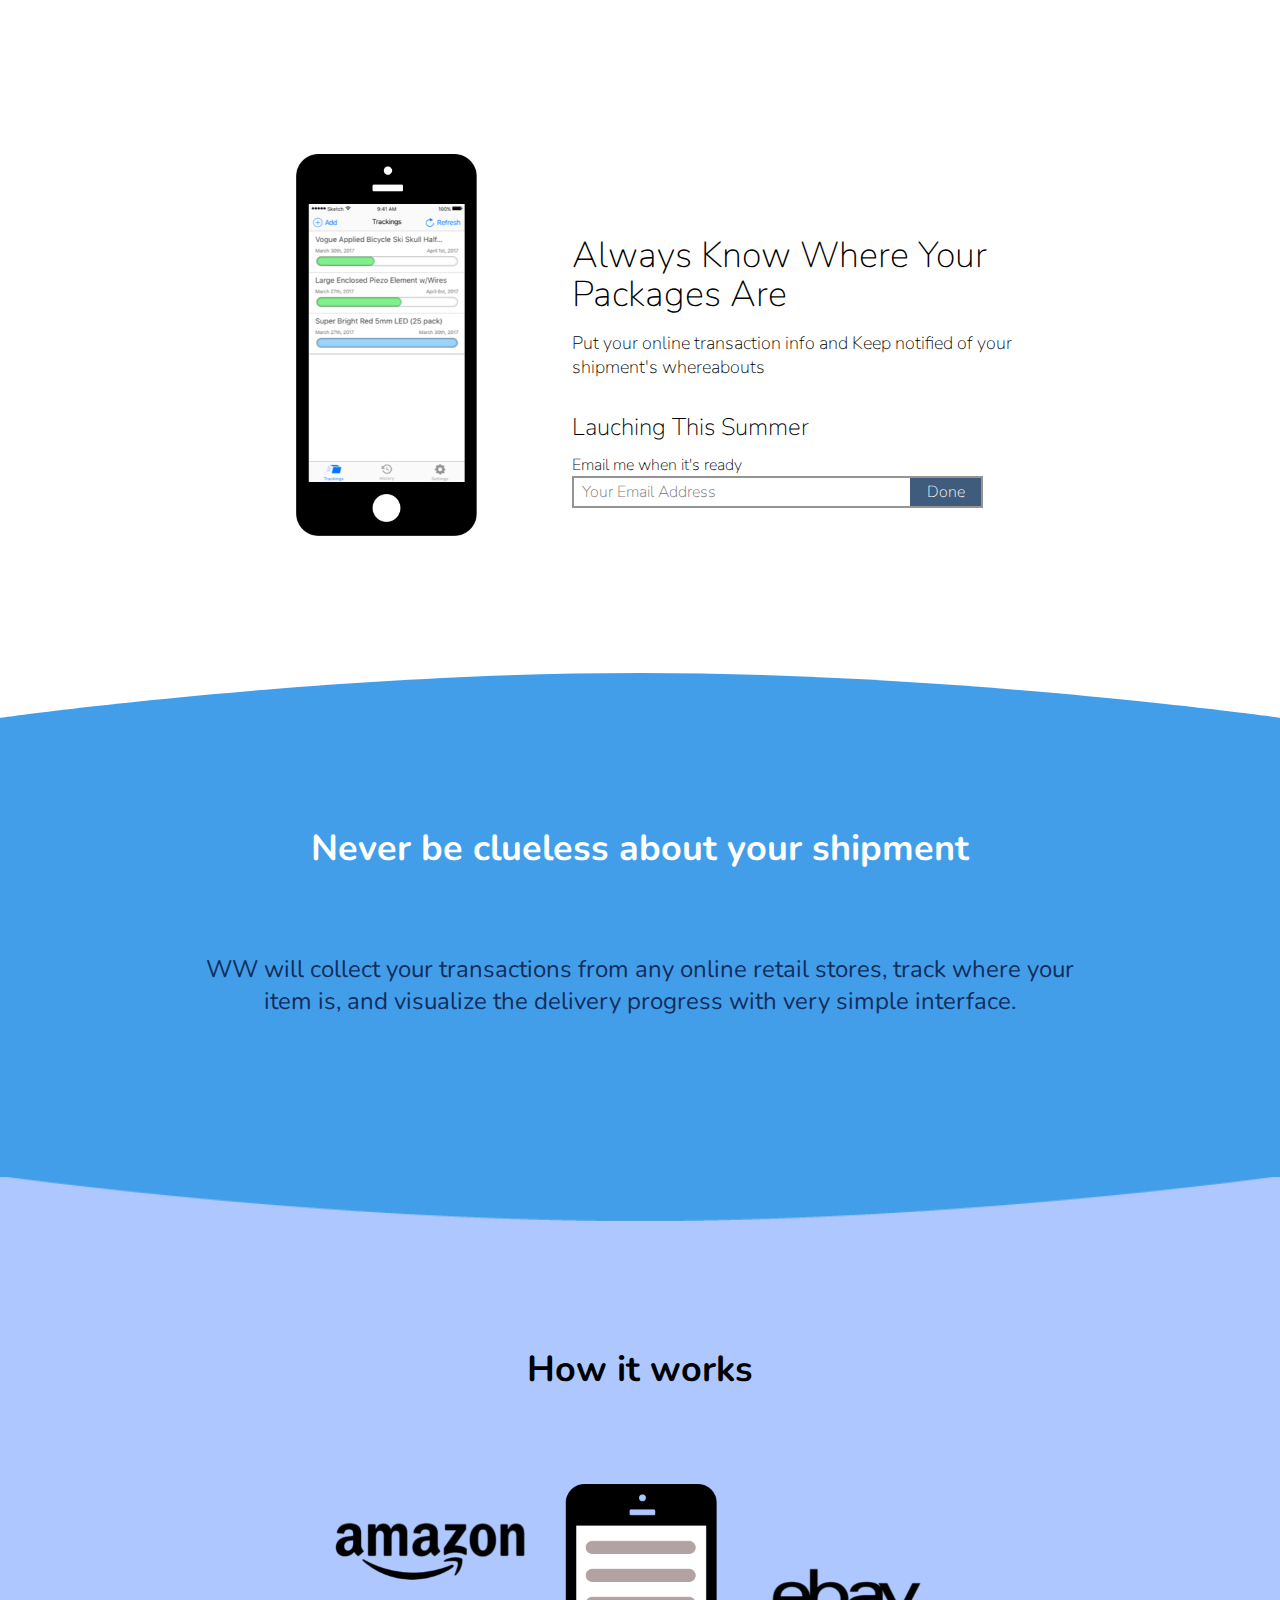
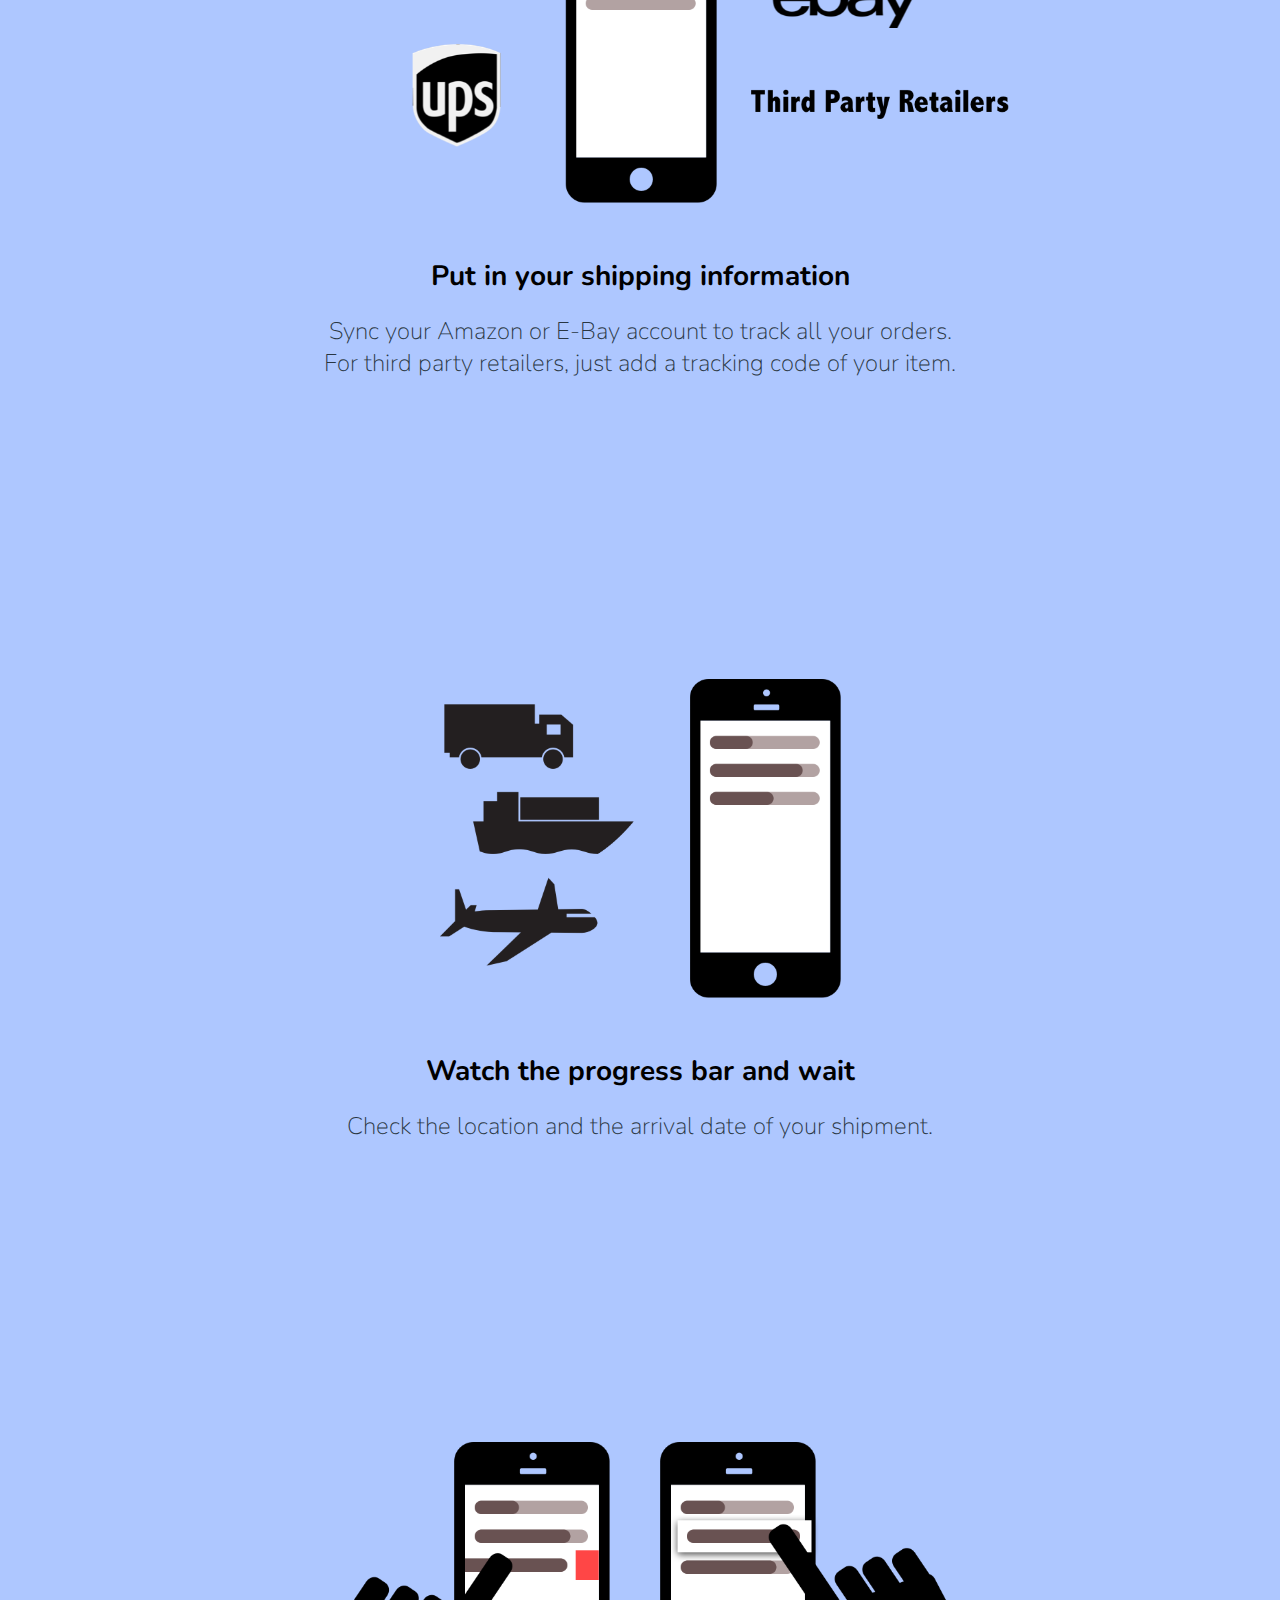
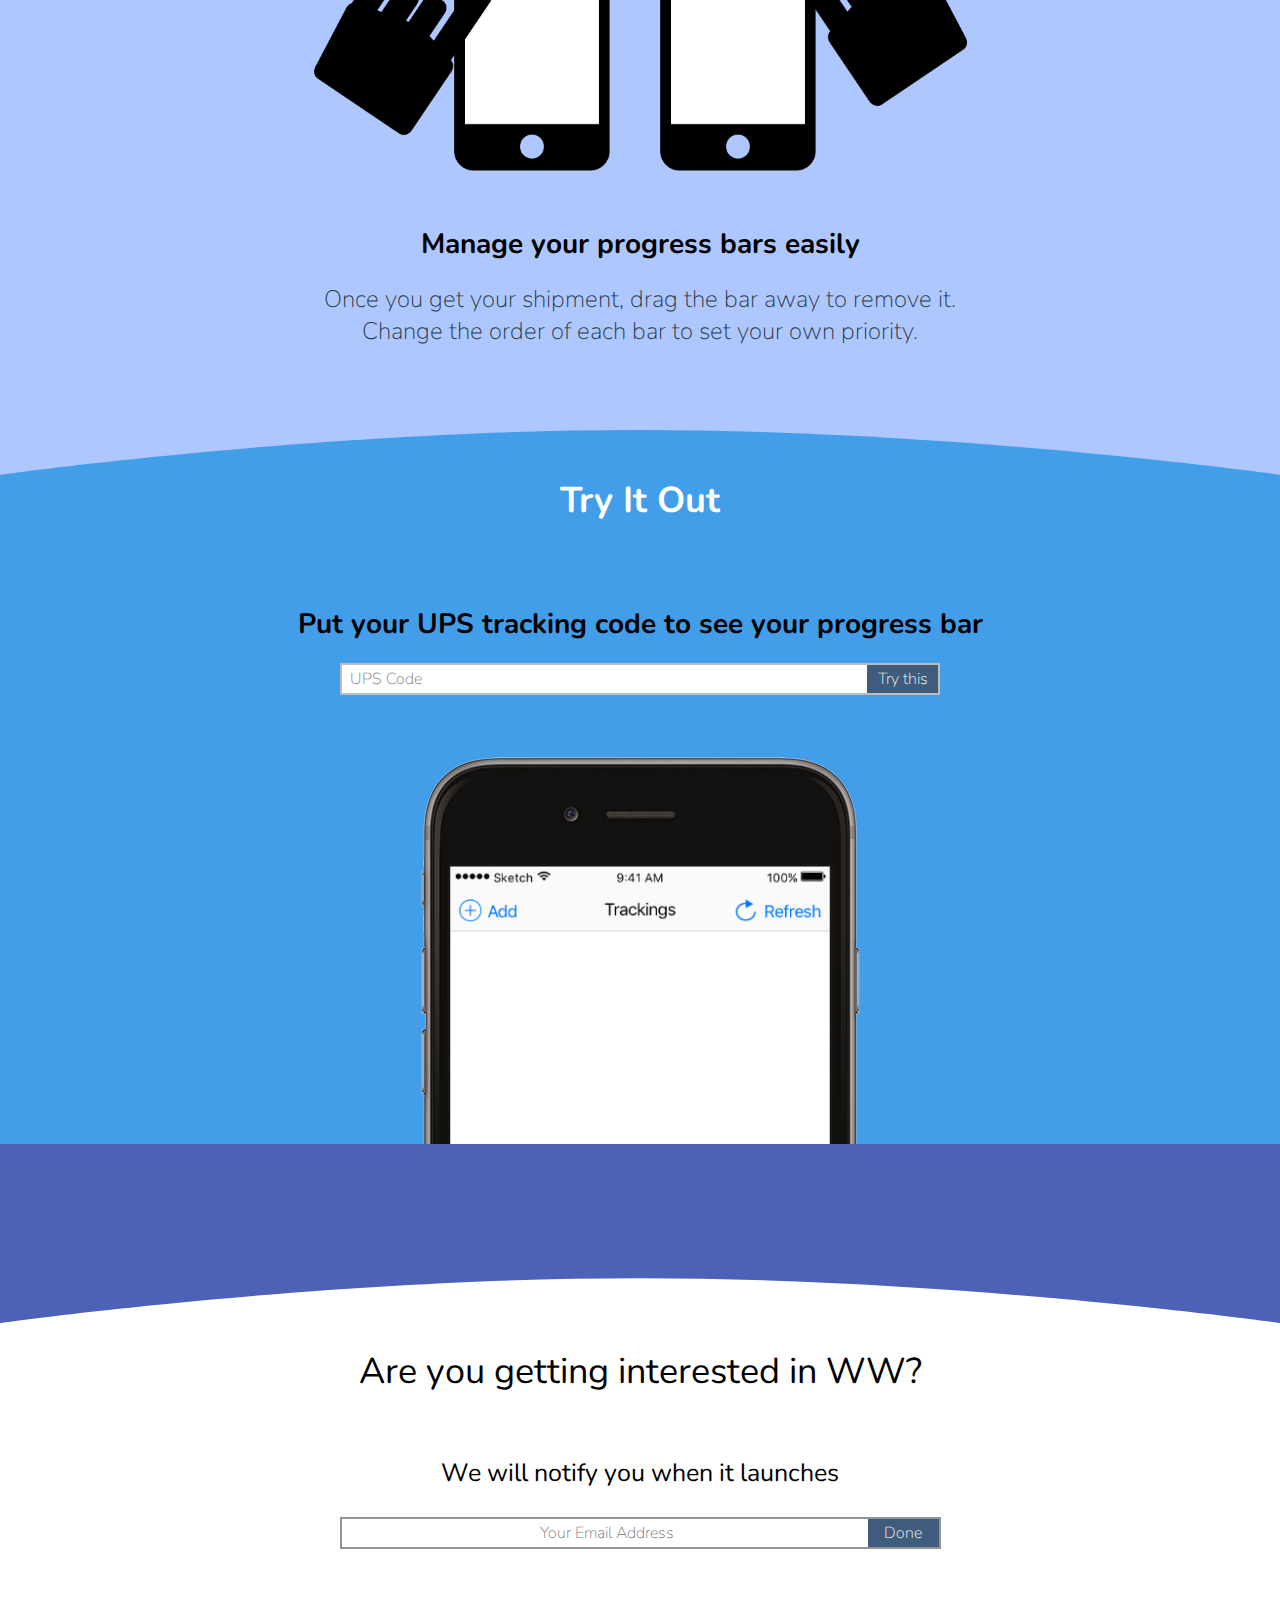
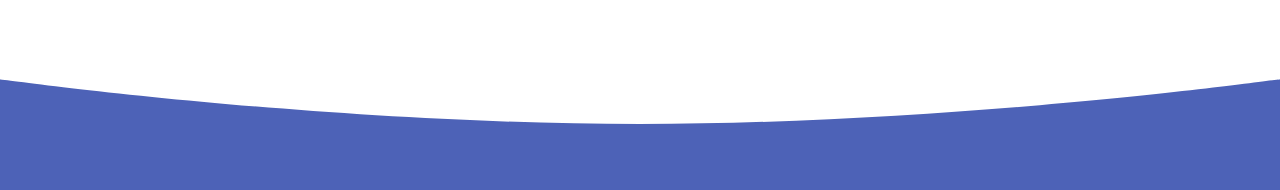
==== product-page/index.html @ 96035e78 "Style Added" ====
<!DOCTYPE html>
<html>
    <head>
        <title>Introducing WW</title>
        <link href="https://fonts.googleapis.com/css?family=Nunito:300,400,400i,700,700i" rel="stylesheet">
        <link rel="stylesheet" type="text/css" href="css/main.css">
    </head>
    <body>
        <header>
            <div id="hero-content">
                <img src="image/iphone-hero.png" alt="Hero Image" />
            
                <div id="copy">
                    <h1>Always Know Where Your Packages Are</h1>
                    <h3>Put your online transaction info and Keep notified of your shipment's whereabouts</h3>
                    <h2>Lauching This Summer</h2>
                    <h4>Email me when it's ready</h4>
                    <form>
                        <input type="email" placeholder="Your Email Address">
                        <!--<button>Done</button>-->
                        <input type="submit" value="Done">
                    </form>
                </div>
            </div>
        </header>
        
        <main>
            <img class="arc-border" src="image/arc-border.svg" />
            <section id="synopsis">
                <h2>Never be clueless about your shipment </h2>
                <p>WW will collect your transactions from any online retail stores, track where your item is, and visualize the delivery progress with very simple interface.</p>
            </section>
            <img class="arc-border flip" src="image/arc-border.png" />
            
            <section id="how-it-works">
                <h2>How it works</h2>
                    
                <div>
                    <img src="image/put-in.png" alt="Put your shipping infos" />
                    <h3>Put in your shipping information</h3>
                    <p>
                        Sync your Amazon or E-Bay account to track all your orders.</br>
                        For third party retailers, just add a tracking code of your item.
                    </p>
                </div>
                
                <div>
                    <img src="image/sit-and-wait.png" alt="Just sit and watch your phones" />
                    <h3>Watch the progress bar and wait</h3>
                    <p>
                        Check the location and the arrival date of your shipment.</br>
                        <!--<strike>For third party retailers, just add a tracking code of your item.</strike>-->
                    </p>
                </div>
                
                <div>
                    <img src="image/managing.png" alt="Clean up your infos and history" />
                    <h3>Manage your progress bars easily</h3>
                    <p>
                        Once you get your shipment, drag the bar away to remove it.</br>
                        Change the order of each bar to set your own priority.
                    </p>
                </div>
            </section>
            
            <img class="arc-border" src="image/arc-border.svg" />
            <section id="try-it-out">
                <div id="ups-form">
                    <h2>Try It Out</h2>
                    <h3>Put your UPS tracking code to see your progress bar</h3>
                    <form>
                        <input type="text" placeholder="UPS Code">
                        <!--<button>Done</button>-->
                        <input type="submit" value="Try this">
                    </form>
                </div>
                <div>
                    <img src="image/iphone-actual-app.png" alt="It tracks your shipment." />
                </div>
                <div id="iphone-cover">
                </div>
                <img class="arc-border" src="image/arc-border-concave.svg" />
            </section>
        </main>
        
        
        <footer>
            <h2>Are you getting interested in WW?</h2>
            <h3>We will notify you when it launches</h3>
            <form>
                <input type="email" placeholder="Your Email Address">
                <!--<button>Done</button>-->
                <input type="submit" value="Done">
            </form>
        </footer>
        
        <img class="arc-border flip" src="image/arc-border-concave.svg" />
            <div id="last-div"></div>
    </body>
</html>
---- product-page/css/main.css ----
* {
    box-sizing: border-box;
    -moz-box-sizing: border-box;
    -webkit-box-sizing: border-box;
    margin: 0;
}

/* Text Font */
h1, h2, h3, h4, p, input {
    font-family: 'Nunito', sans-serif;
    font-weight: lighter;
}

h1 {
    font-size: 36px;
    line-height: 39px;
}

h2 {
    font-size: 24px;
}

h3 {
    font-size: 18px; 
}

h4 {
    font-size: 16px;
}

p {
    font-size: 24px;
}

input {
    font-size: 16px;
}

form {
    position: relative;
    width: 411px;
    height: 32px;
    display: flex;
    
    border-style: solid;
    border-width: 2px;
    border-color: #949494;
}

form input[type="text"] {
    /*width: 340px;*/
    width: calc(100% - 71px);
    height: auto;
    background-color: white;
    cursor: auto;
    padding: 3px 3px 3px 8px;
    border-width: 0;
}

form input[type="email"] {
    /*width: 340px;*/
    width: calc(100% - 71px);
    height: auto;
    background-color: white;
    cursor: auto;
    padding: 3px 3px 3px 8px;
    border-width: 0;
}

form input[type="submit"] {
    position: absolute;
    top: 0px;
    right: 0px;
    width: 71px;
    height: 100%;
    color: #FFFFFF;
    background-color: #405C7C;
    padding: 2px 6px 3px;
    border-width: 0;
}

img.arc-border{
    width: 100%;
    margin: auto;
    height: auto;
}

img.flip{
    -moz-transform: scaleY(-1);
    -o-transform: scaleY(-1);
    -webkit-transform: scaleY(-1);
    transform: scaleY(-1);
    
}

/*******************************************/
/*******************************************/

header {
    height: 673px;
    padding-top: 154px;
}

header #hero-content {
    width: 768px;
    height: 382px;
    
    padding-left: 40px;
    
    margin-right: auto;
    margin-left: auto;
}

header #hero-content img {
    width: 181px;
    height: 382px;
}

header #copy {
    width: 452px;
    height: 276px;
    
    margin-top: 82px;
    float: right;
}

header #copy h1 {
    margin-bottom: 17px;
}

header #copy h2 {
    margin-top: 29px;
    margin-bottom: 7px;
    line-height: 39px;
}

/*******************************************/
/*******************************************/

main {
    height: 3764px;
}

main h2 {
    font-size: 36px;
    font-weight: bold;
}

main h3 {
    font-size: 28px;
    font-weight: bold;
    margin-bottom: 20px
}

main #synopsis {
    padding-top: 105px;
    margin-top: -5px;
    margin-bottom: -1px;
    height: 458px;
    text-align: center;
    background-color: #439EEA;
}

main #synopsis h2 {
    margin-bottom: 80px;
    color: #FFFFFF;
}

main #synopsis p {
    margin-right: auto;
    margin-left: auto;
    max-width: 875px;
    font-weight: normal;
    color: #122E5D;
}

main #how-it-works {
    position: relative;
    top: -60px;
    padding-top: 180px;
    margin-bottom: -140px;
    height: 2545px;
    background-color: #AEC7FF;
    z-index: -1;
    text-align: center;
}

main #how-it-works h2{
    color: #000000;
    margin-bottom: 90px;
}

main #how-it-works img[src="image/put-in.png"]{
    width: 738px;
    margin-bottom: 50px;
}

main #how-it-works img[src="image/sit-and-wait.png"]{
    width: 401px;
    margin-bottom: 50px;
}

main #how-it-works img[src="image/managing.png"]{
    width: 653px;
    margin-bottom: 50px;
}

main #how-it-works p{
    color: #293642;
    margin-bottom: 300px;
}

main #try-it-out {
    margin-top: -5px;
    height: 800px;
    background-color: #439EEA;
    text-align: center;
}

main #try-it-out h2 {
    margin-bottom: 80px;
    color: #FFFFFF;
}

main #try-it-out p {
    margin-right: auto;
    margin-left: auto;
    max-width: 875px;
    font-weight: normal;
    color: #122E5D;
}

main #try-it-out form {
    width: 600px;
    margin-right: auto;
    margin-left: auto;
    color: #122E5D;
    border-color: #BCBCBC;
}

main #try-it-out form input[type="text"] {
    /*width: 537px ;*/
}

main #try-it-out #ups-form {
    margin-bottom: 60px;
}

main #try-it-out #iphone-cover {
    position: relative;
    top: -5px;
    height: 133px;
    margin-bottom: -6px;
    background-color: #4d62b7;
}

/*******************************************/
/*******************************************/

footer {
    position: relative;
    padding-top: 110px;
    padding-bottom: 130px;
    /*height: 571px;*/
    text-align: center;
}

footer h2 {
    font-size: 36px;
    font-weight: normal;
    margin-bottom: 60px;
}

footer h3 {
    font-size: 25px;
    font-weight: normal;
    margin-bottom: 27px;
}

footer form {
    width: 601px;
    margin-right: auto;
    margin-left: auto;
}

footer form input[type="email"] {
    text-align: center;
}

#last-div{
    margin-top: -5px;
    height: 65px;
    background-color: #4d62b7;
}
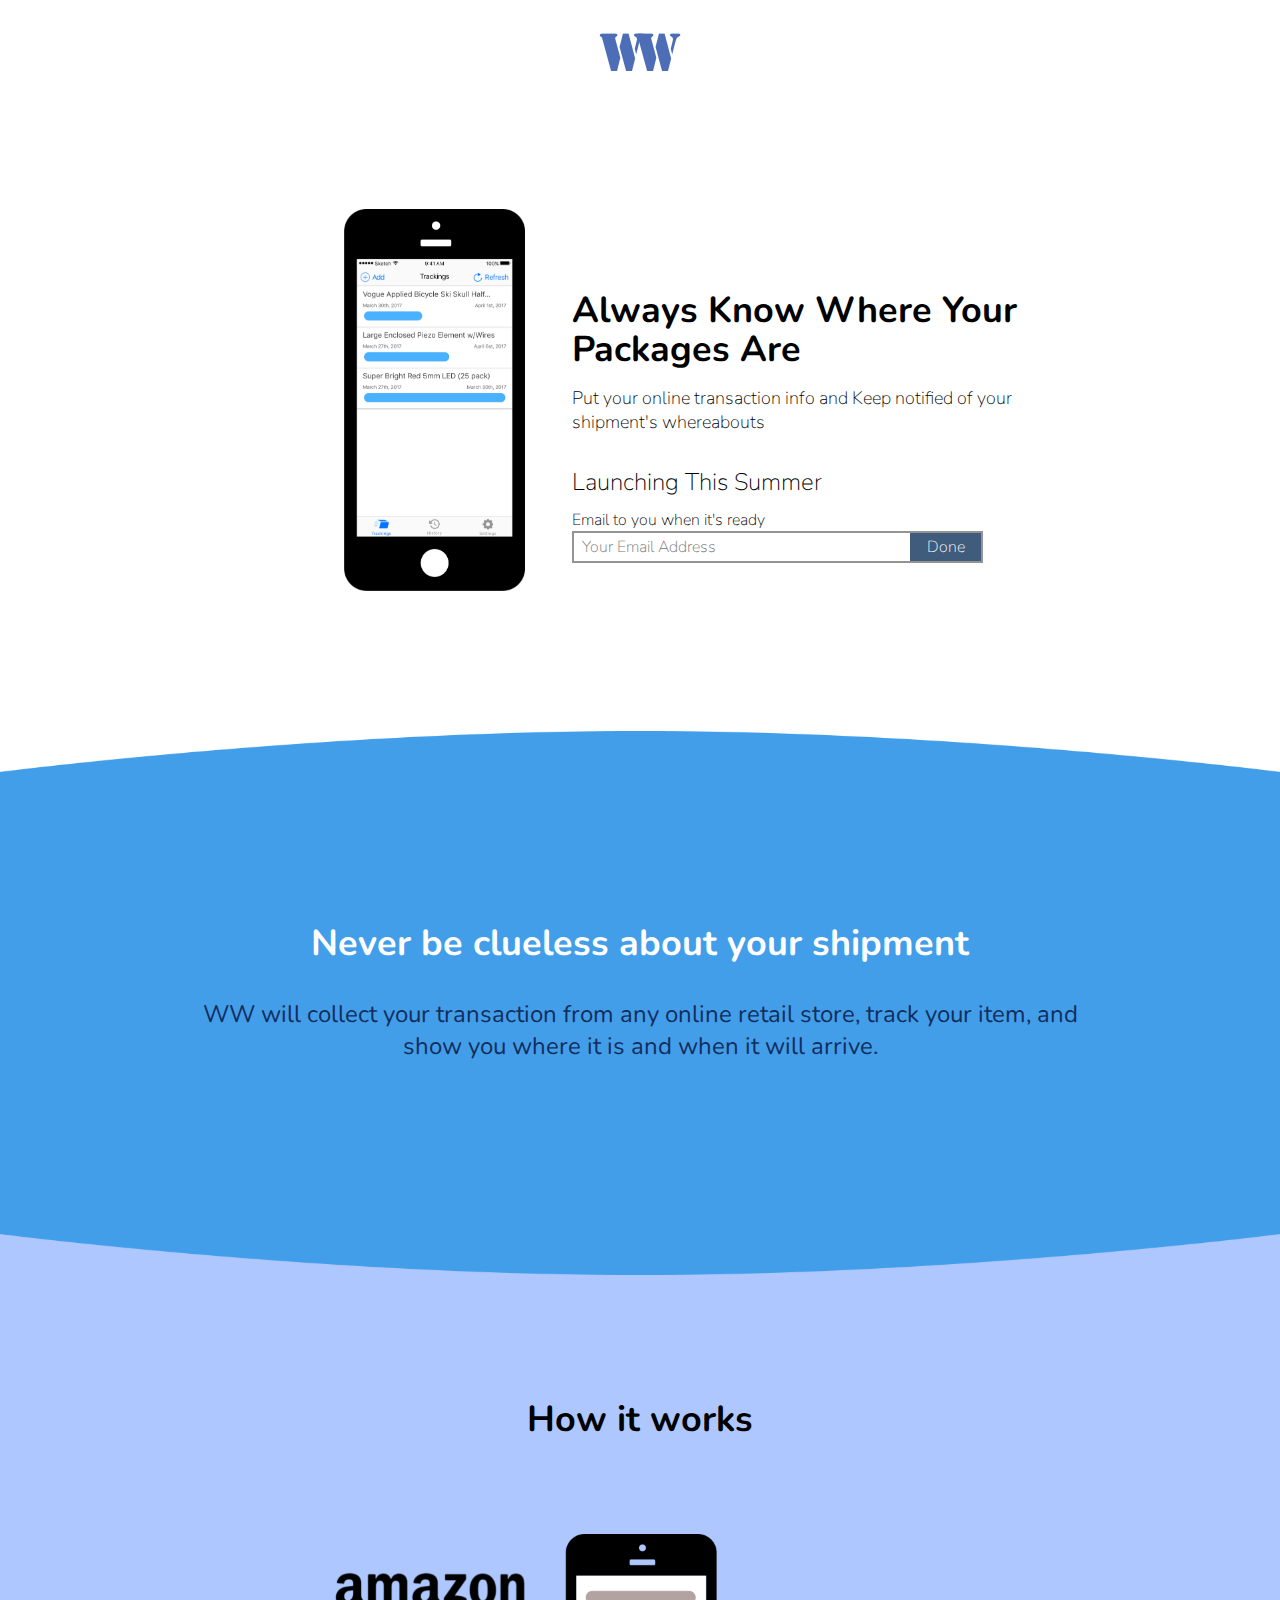
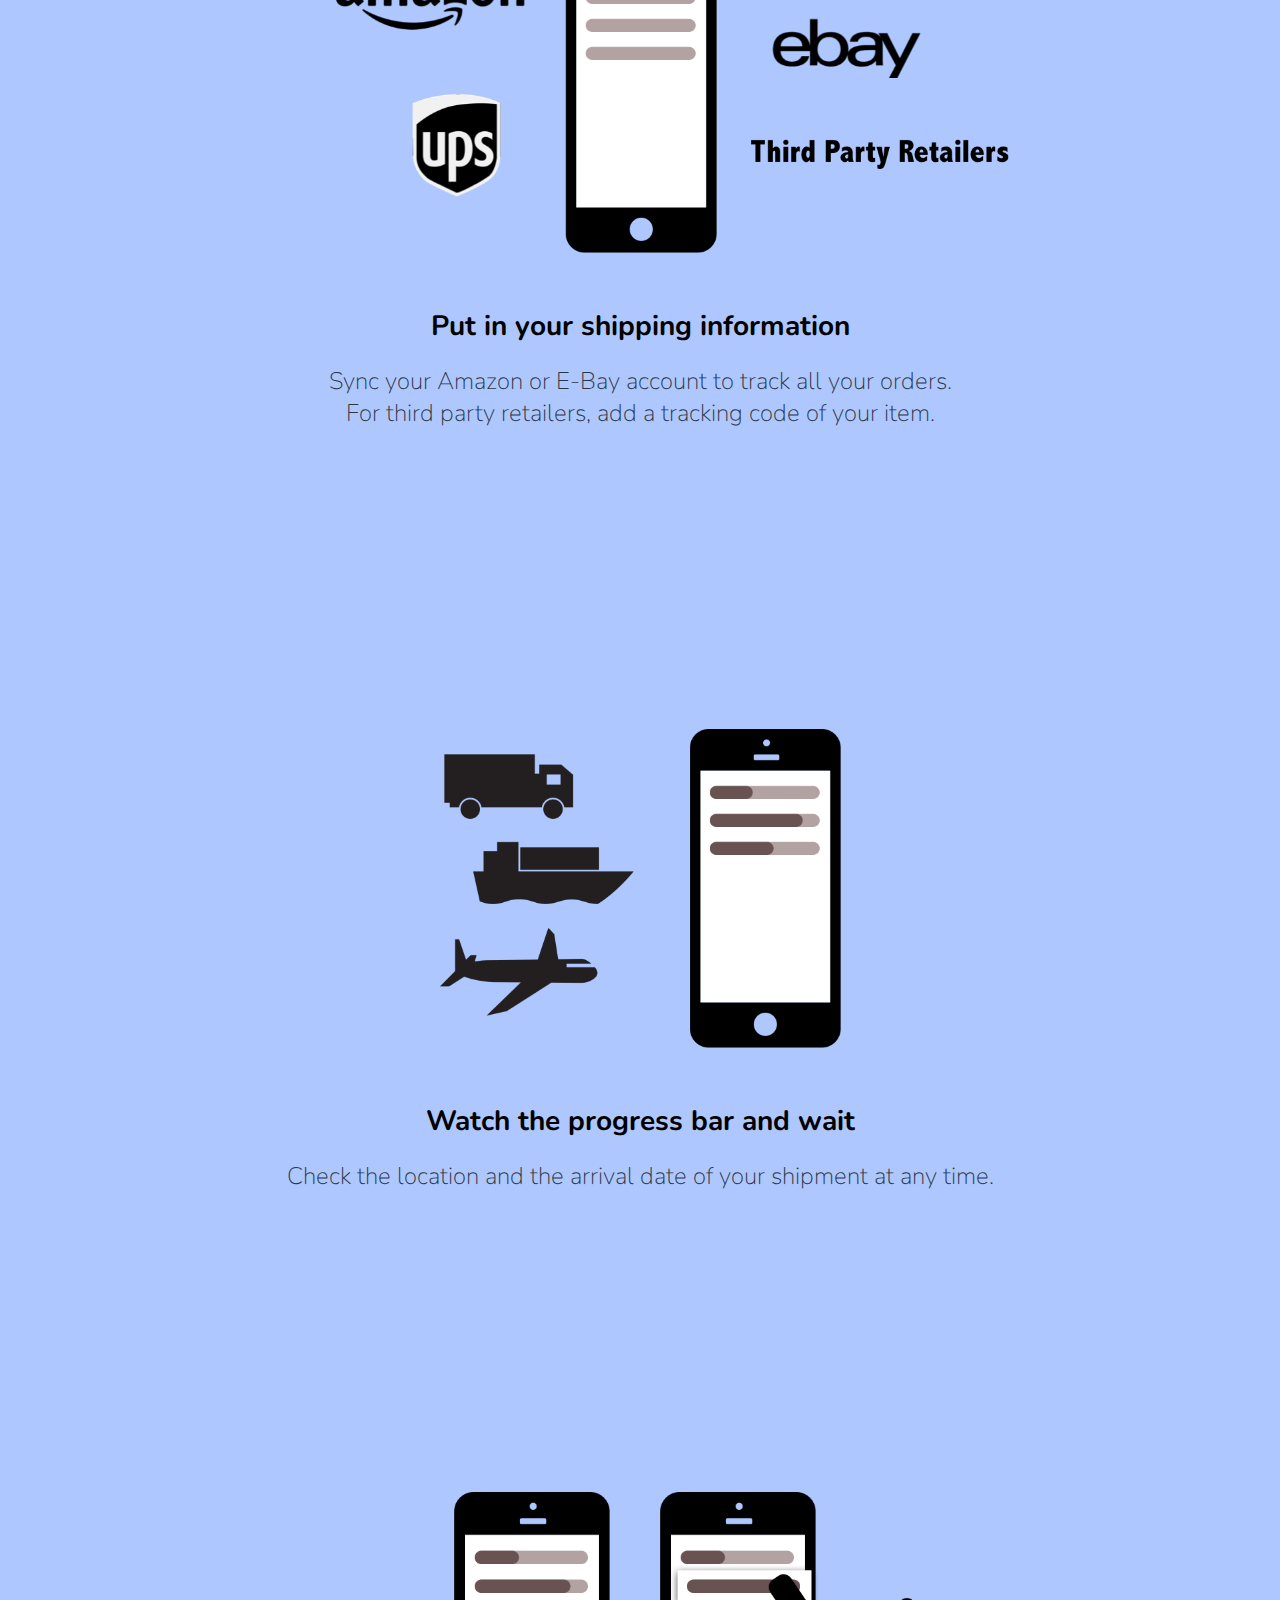
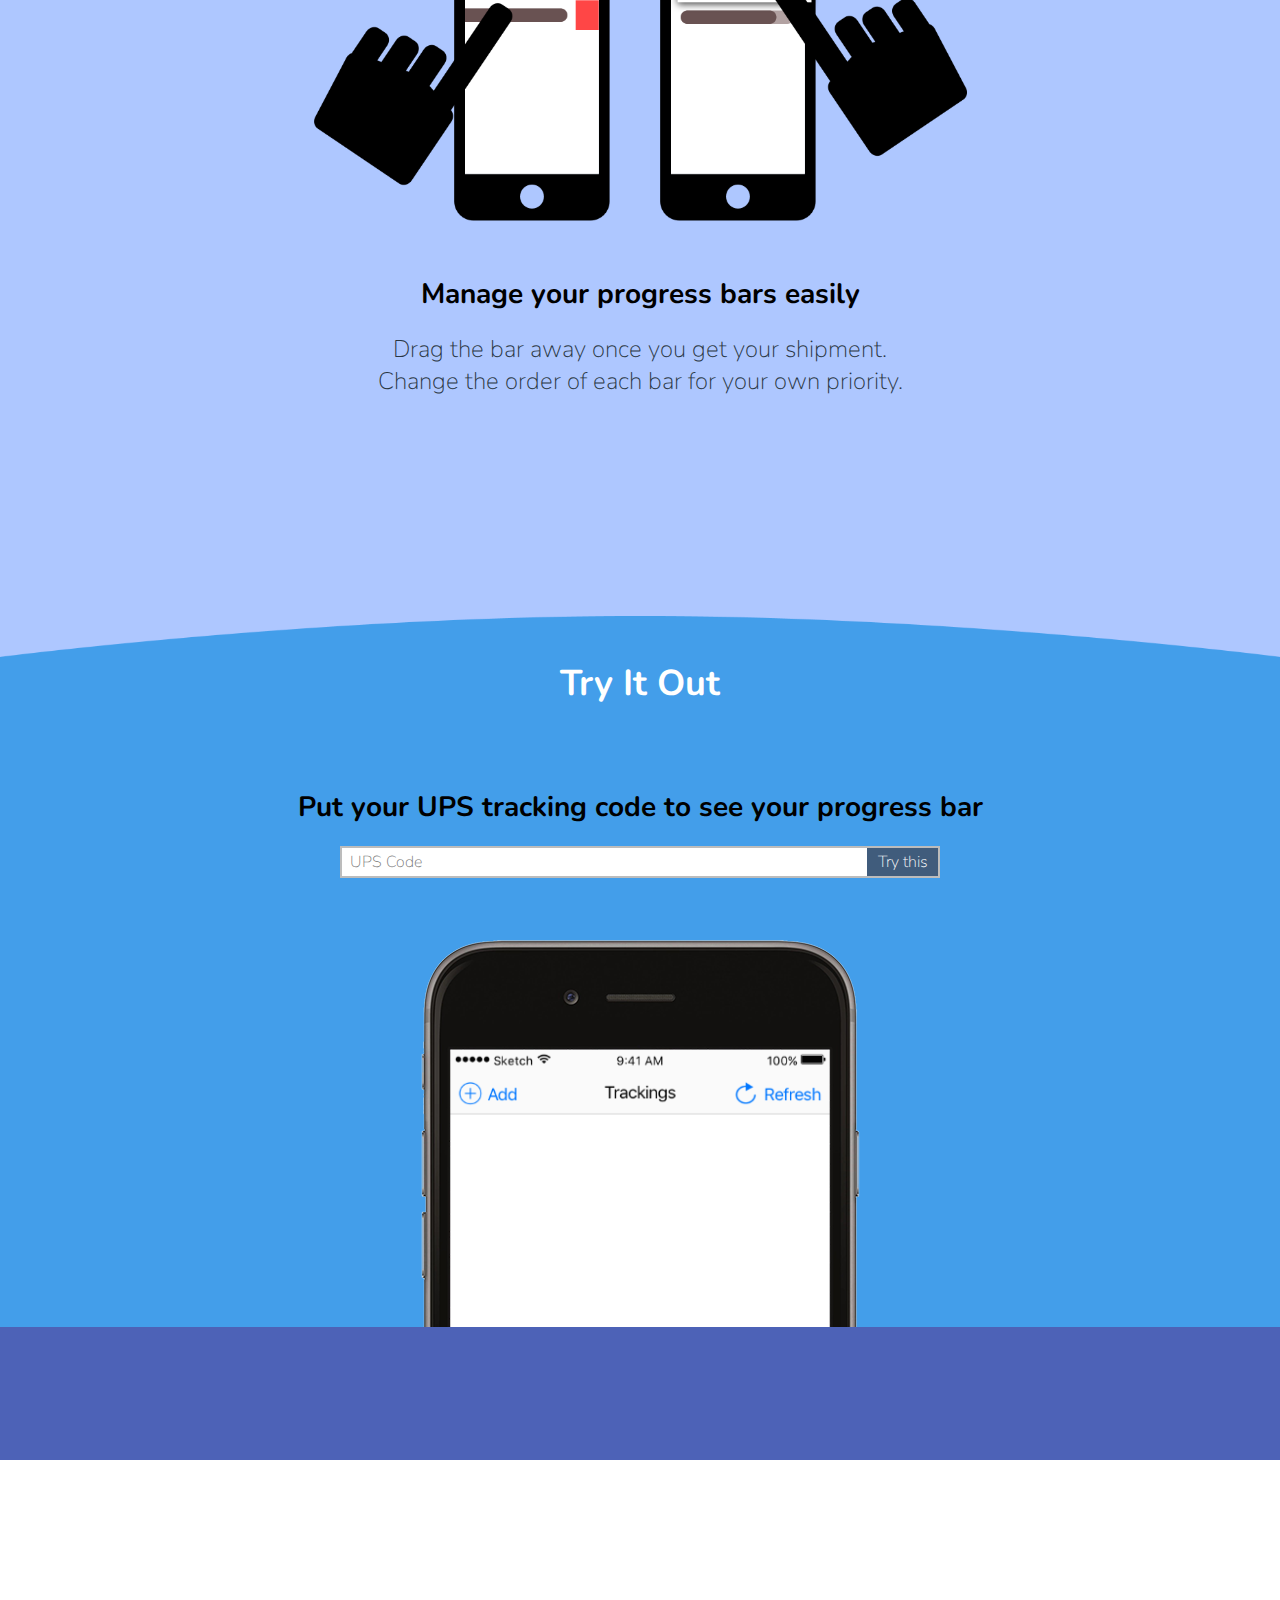
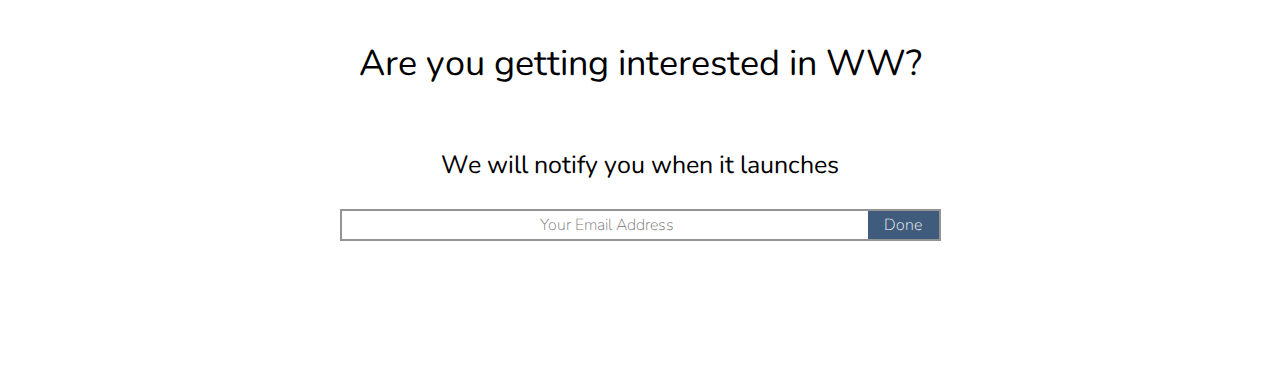
==== commit ae9eaf2b: "Edited" ====
--- a/product-page/index.html
+++ b/product-page/index.html
@@ -7,14 +7,16 @@
     </head>
     <body>
         <header>
+            <img src="image/WW.png" alt="Logo" id="app-logo" />
+            
             <div id="hero-content">
-                <img src="image/iphone-hero.png" alt="Hero Image" />
+                <img src="image/iphone-hero-3.png" alt="Hero Image" />
             
                 <div id="copy">
                     <h1>Always Know Where Your Packages Are</h1>
                     <h3>Put your online transaction info and Keep notified of your shipment's whereabouts</h3>
-                    <h2>Lauching This Summer</h2>
-                    <h4>Email me when it's ready</h4>
+                    <h2>Launching This Summer</h2>
+                    <h4>Email to you when it's ready</h4>
                     <form>
                         <input type="email" placeholder="Your Email Address">
                         <!--<button>Done</button>-->
@@ -25,12 +27,12 @@
         </header>
         
         <main>
-            <img class="arc-border" src="image/arc-border.svg" />
+            <div class="arc-border"></div>
             <section id="synopsis">
                 <h2>Never be clueless about your shipment </h2>
-                <p>WW will collect your transactions from any online retail stores, track where your item is, and visualize the delivery progress with very simple interface.</p>
+                <p>WW will collect your transaction from any online retail store, track your item, and show you where it is and when it will arrive.</p>
             </section>
-            <img class="arc-border flip" src="image/arc-border.png" />
+            <div class="arc-border flip"></div>
             
             <section id="how-it-works">
                 <h2>How it works</h2>
@@ -40,7 +42,7 @@
                     <h3>Put in your shipping information</h3>
                     <p>
                         Sync your Amazon or E-Bay account to track all your orders.</br>
-                        For third party retailers, just add a tracking code of your item.
+                        For third party retailers, add a tracking code of your item.
                     </p>
                 </div>
                 
@@ -48,7 +50,7 @@
                     <img src="image/sit-and-wait.png" alt="Just sit and watch your phones" />
                     <h3>Watch the progress bar and wait</h3>
                     <p>
-                        Check the location and the arrival date of your shipment.</br>
+                        Check the location and the arrival date of your shipment at any time.</br>
                         <!--<strike>For third party retailers, just add a tracking code of your item.</strike>-->
                     </p>
                 </div>
@@ -57,13 +59,13 @@
                     <img src="image/managing.png" alt="Clean up your infos and history" />
                     <h3>Manage your progress bars easily</h3>
                     <p>
-                        Once you get your shipment, drag the bar away to remove it.</br>
-                        Change the order of each bar to set your own priority.
+                        Drag the bar away once you get your shipment.</br>
+                        Change the order of each bar for your own priority.
                     </p>
                 </div>
             </section>
             
-            <img class="arc-border" src="image/arc-border.svg" />
+            <div class="arc-border"></div>
             <section id="try-it-out">
                 <div id="ups-form">
                     <h2>Try It Out</h2>
@@ -77,9 +79,8 @@
                 <div>
                     <img src="image/iphone-actual-app.png" alt="It tracks your shipment." />
                 </div>
-                <div id="iphone-cover">
-                </div>
-                <img class="arc-border" src="image/arc-border-concave.svg" />
+                <div id="iphone-cover"></div>
+                <!--<img class="arc-border" src="image/arc-border-concave.svg" />-->
             </section>
         </main>
         
@@ -94,7 +95,7 @@
             </form>
         </footer>
         
-        <img class="arc-border flip" src="image/arc-border-concave.svg" />
-            <div id="last-div"></div>
+        <!--<img class="arc-border flip" src="image/arc-border-concave.svg" />-->
+        <!--<div id="last-div"></div>-->
     </body>
 </html>--- a/product-page/css/main.css
+++ b/product-page/css/main.css
@@ -3,6 +3,10 @@
     -moz-box-sizing: border-box;
     -webkit-box-sizing: border-box;
     margin: 0;
+}
+
+body {
+    /*min-width: 884px;*/
 }
 
 /* Text Font */
@@ -79,26 +83,37 @@
     border-width: 0;
 }
 
-img.arc-border{
+.arc-border {
+    background: transparent url(../image/blue-arc.png) no-repeat center bottom;
+    background-size: 100% 100%;
+    
     width: 100%;
     margin: auto;
-    height: auto;
-}
-
-img.flip{
+    height: 43px;
+}
+
+.flip {
     -moz-transform: scaleY(-1);
     -o-transform: scaleY(-1);
     -webkit-transform: scaleY(-1);
     transform: scaleY(-1);
-    
 }
 
 /*******************************************/
 /*******************************************/
 
 header {
-    height: 673px;
-    padding-top: 154px;
+    /*height: 673px;*/
+    padding-top: 33px;
+    padding-bottom: 140px;
+    text-align: center;
+}
+
+header #app-logo{
+    width: 82px;
+    margin-right: auto;
+    margin-left: auto;
+    margin-bottom: 134px;
 }
 
 header #hero-content {
@@ -122,10 +137,12 @@
     
     margin-top: 82px;
     float: right;
+    text-align: left;
 }
 
 header #copy h1 {
     margin-bottom: 17px;
+    font-weight: bold;
 }
 
 header #copy h2 {
@@ -138,7 +155,8 @@
 /*******************************************/
 
 main {
-    height: 3764px;
+    /*height: 3764px;*/
+    text-overflow: clip;
 }
 
 main h2 {
@@ -153,16 +171,16 @@
 }
 
 main #synopsis {
-    padding-top: 105px;
-    margin-top: -5px;
-    margin-bottom: -1px;
+    padding-top: 145px;
+    /*margin-top: -5px;*/
+    /*margin-bottom: -1px;*/
     height: 458px;
     text-align: center;
     background-color: #439EEA;
 }
 
 main #synopsis h2 {
-    margin-bottom: 80px;
+    margin-bottom: 30px;
     color: #FFFFFF;
 }
 
@@ -178,8 +196,9 @@
     position: relative;
     top: -60px;
     padding-top: 180px;
-    margin-bottom: -140px;
-    height: 2545px;
+    padding-bottom: 80px;
+    margin-bottom: -101px;
+    /*height: 2545px;*/
     background-color: #AEC7FF;
     z-index: -1;
     text-align: center;
@@ -210,8 +229,12 @@
     margin-bottom: 300px;
 }
 
+main #how-it-works div:last-child p{
+    margin-bottom: 180px;
+}
+
 main #try-it-out {
-    margin-top: -5px;
+    margin-top: 0px;
     height: 800px;
     background-color: #439EEA;
     text-align: center;
@@ -259,10 +282,13 @@
 
 footer {
     position: relative;
-    padding-top: 110px;
-    padding-bottom: 130px;
+    /*padding-top: 110px;*/
+    /*padding-bottom: 130px;*/
+    padding-top: 180px;
+    padding-bottom: 150px;
     /*height: 571px;*/
     text-align: center;
+    white-space: nowrap;
 }
 
 footer h2 {
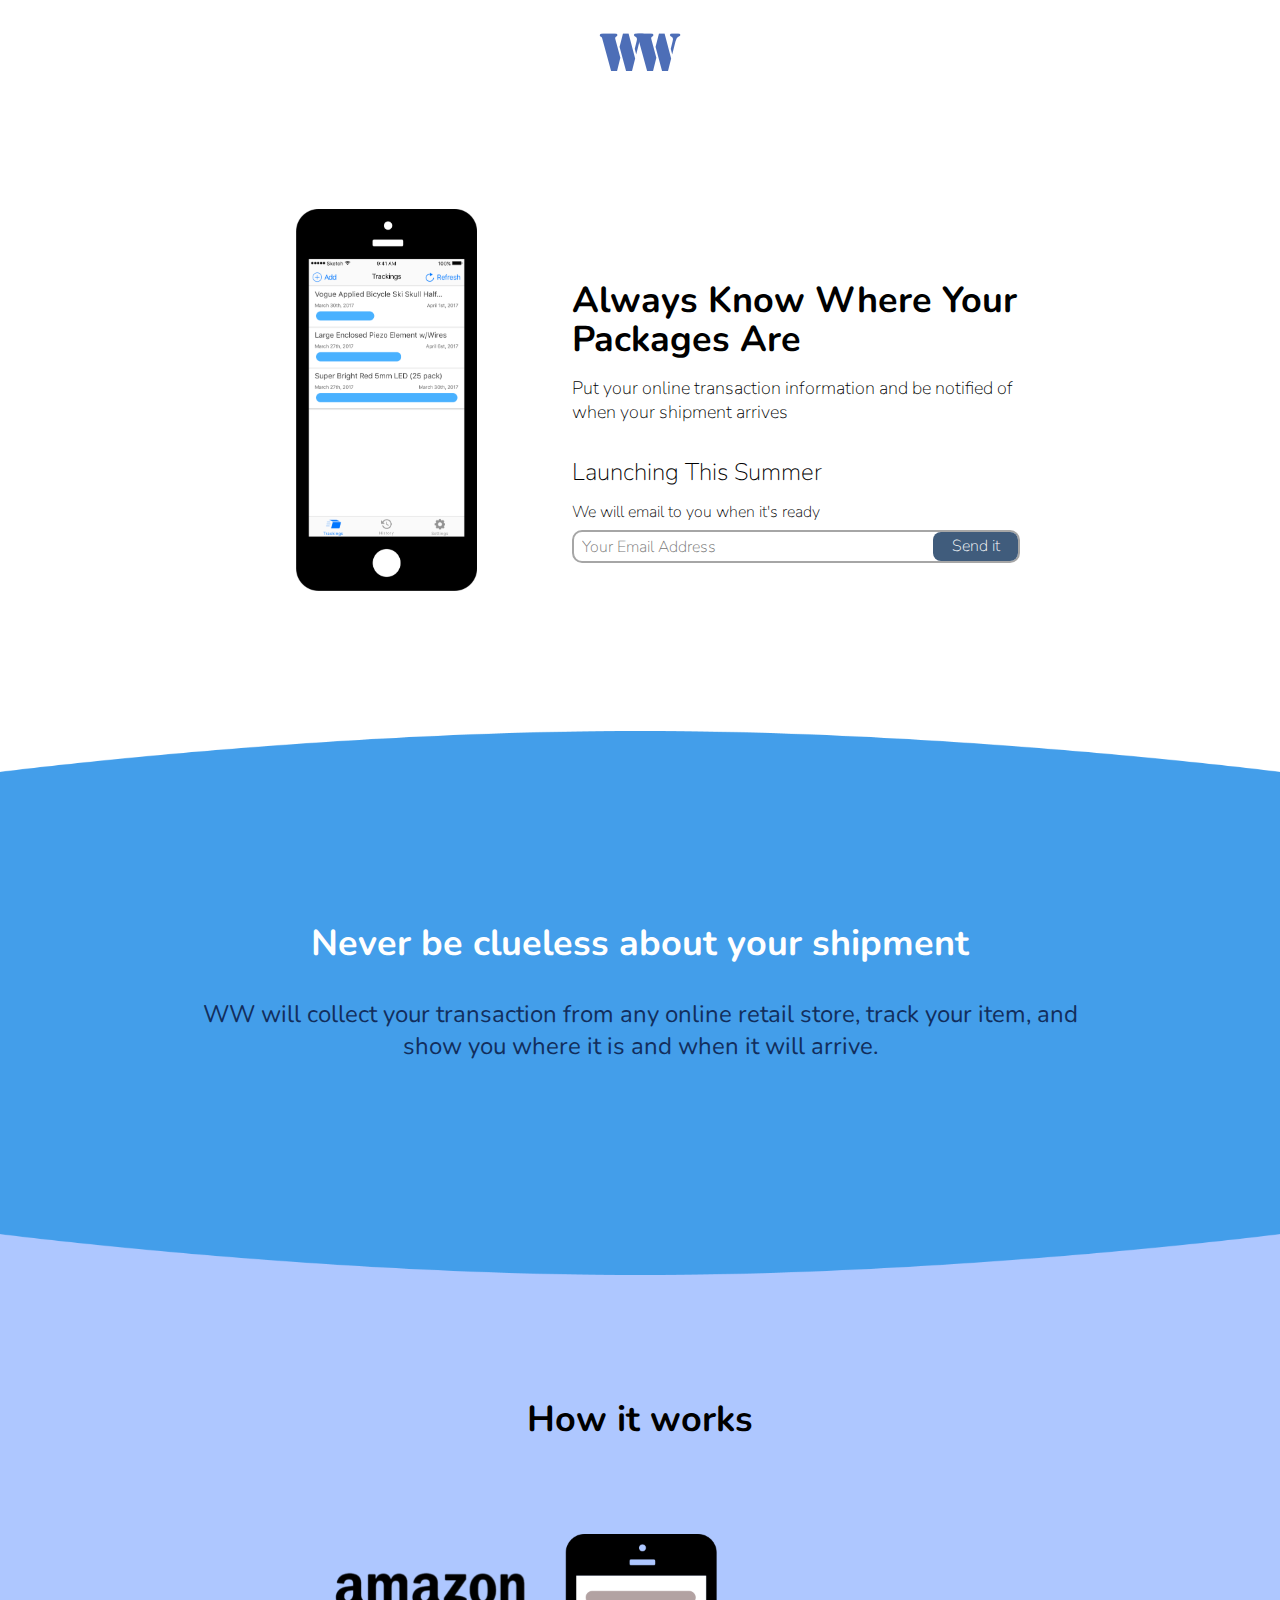
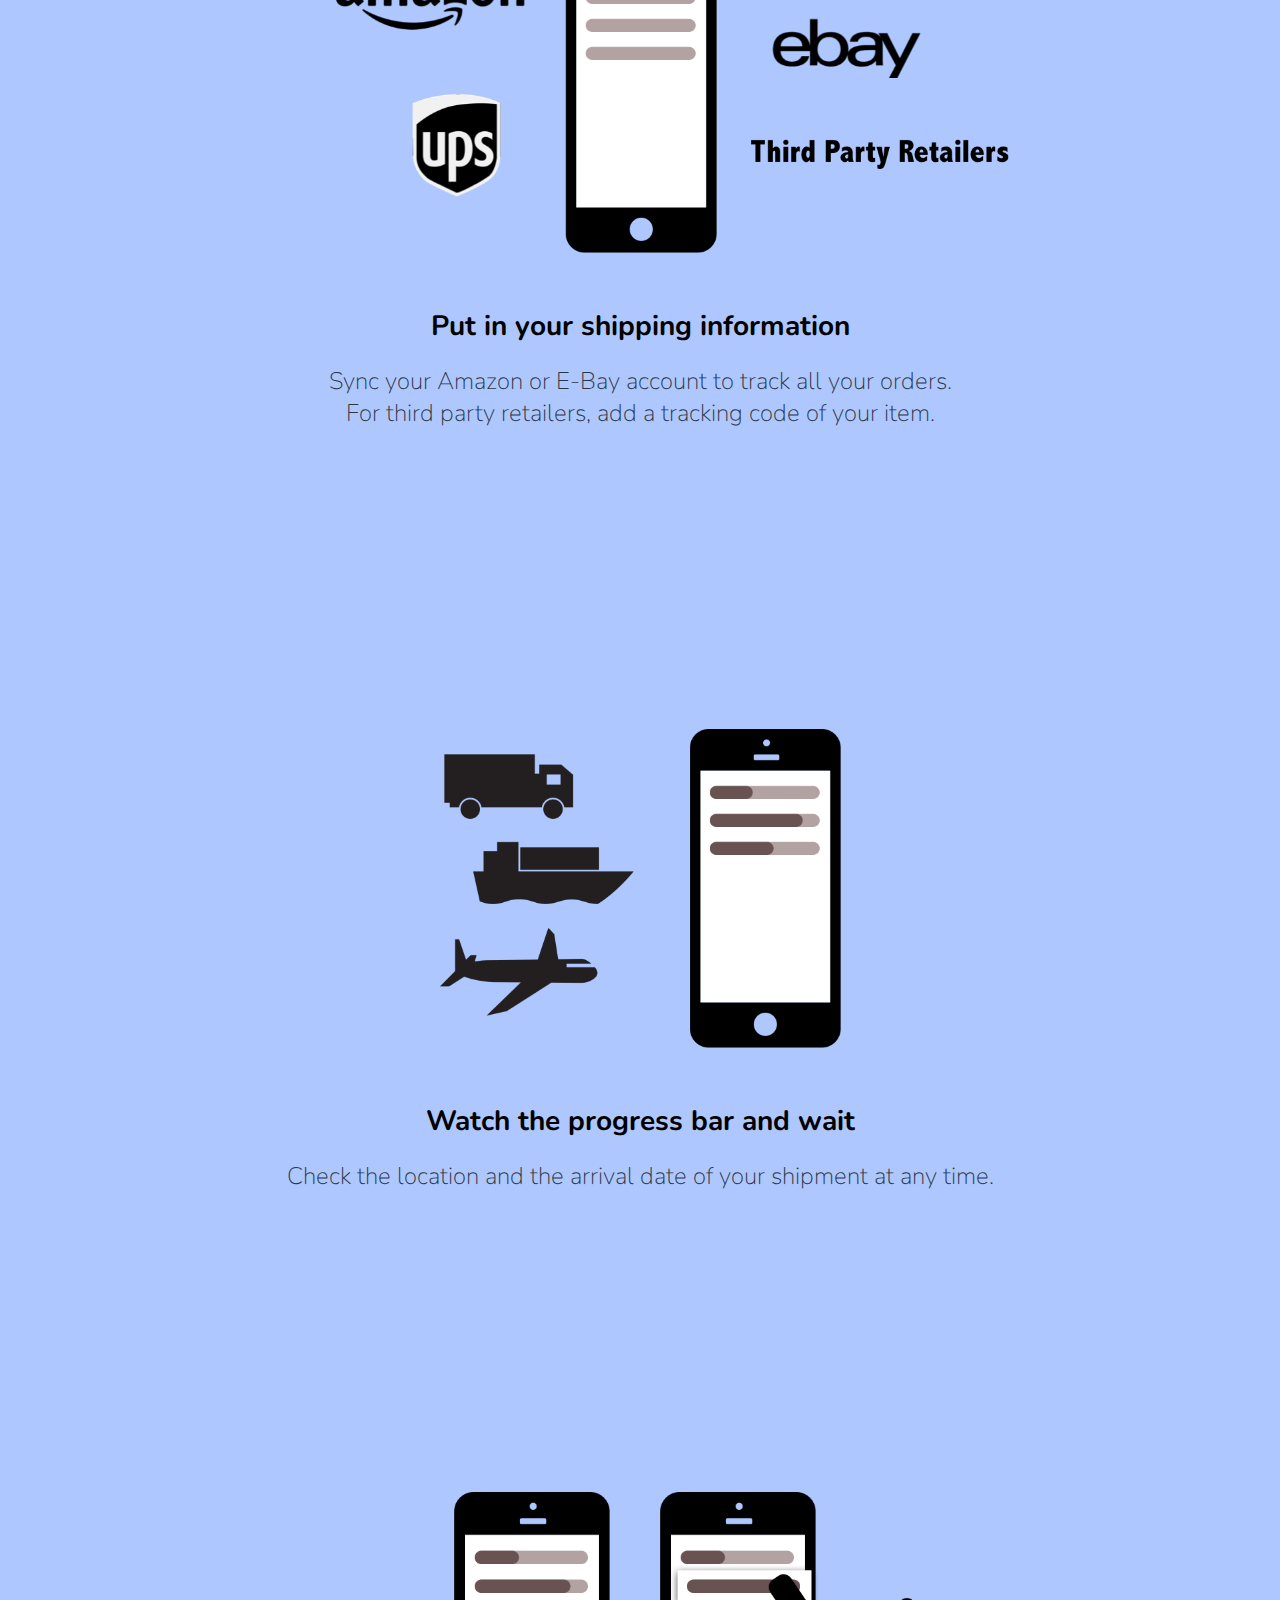
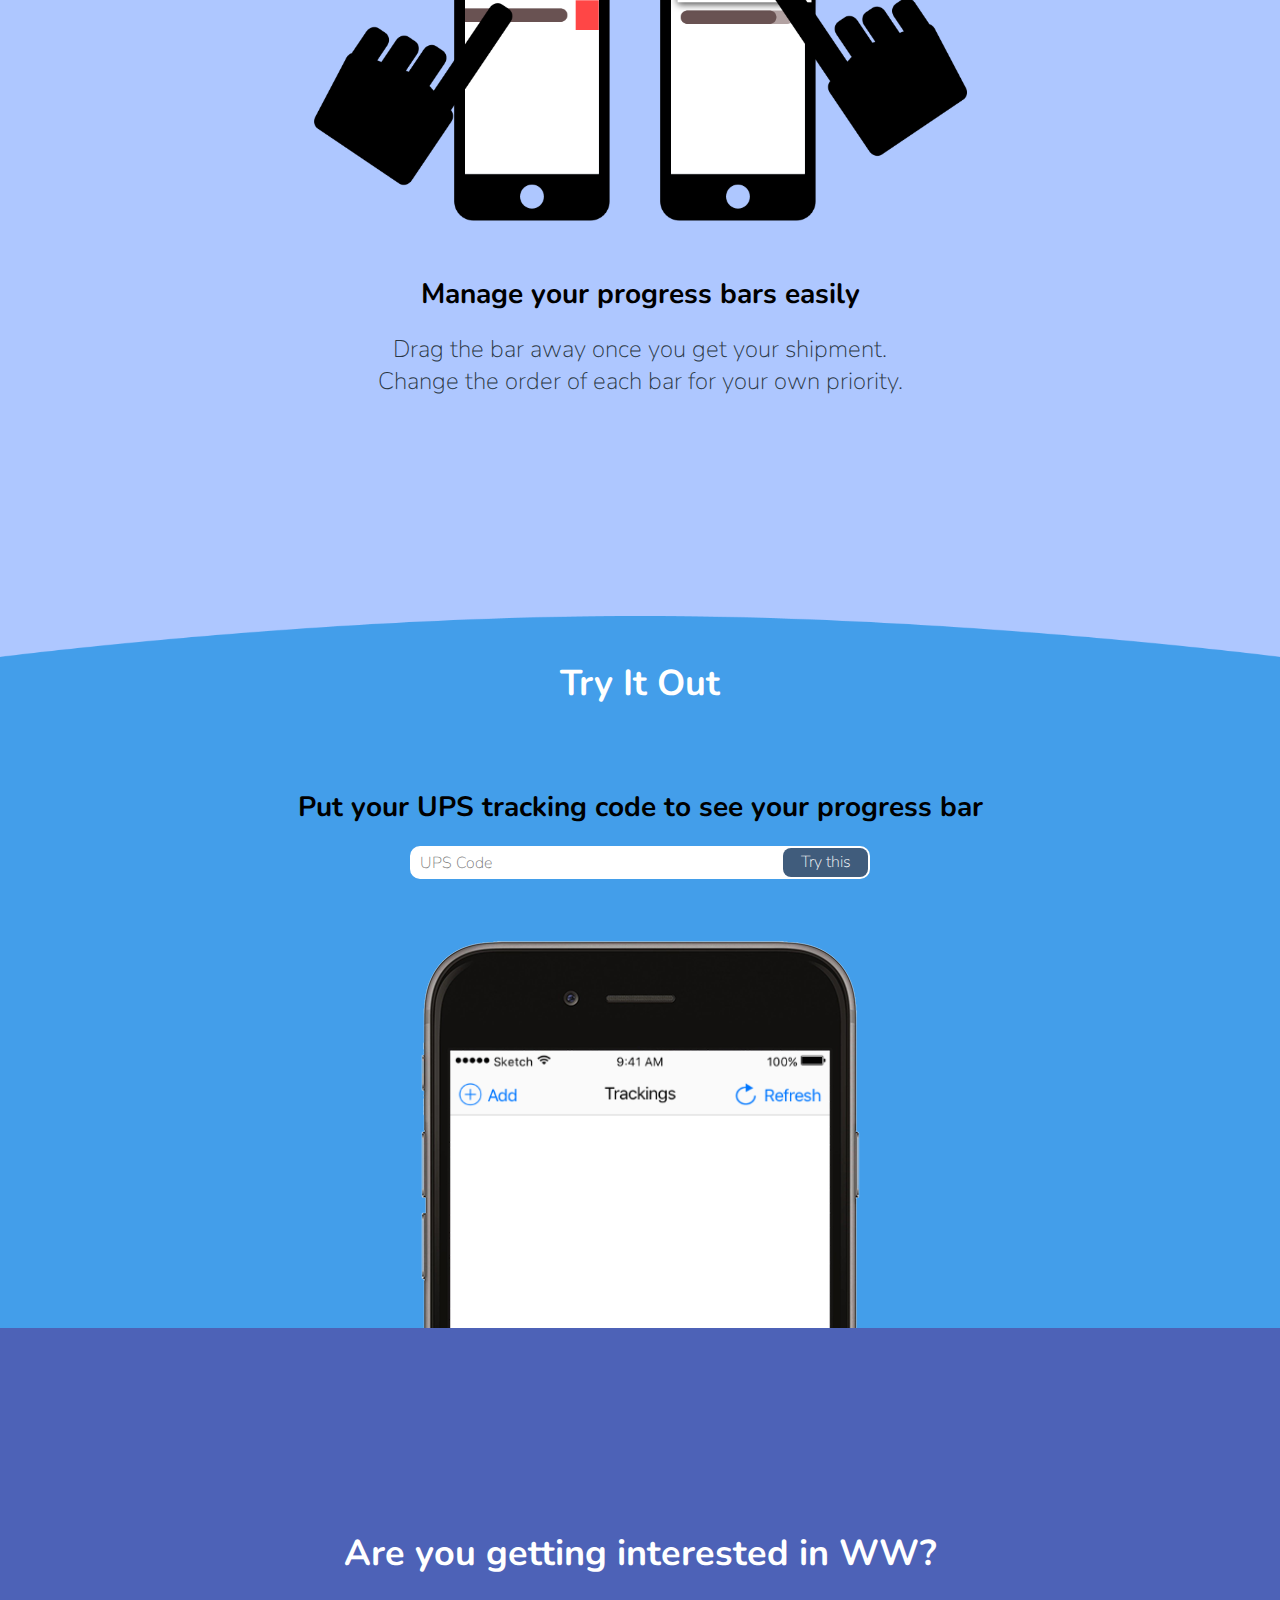
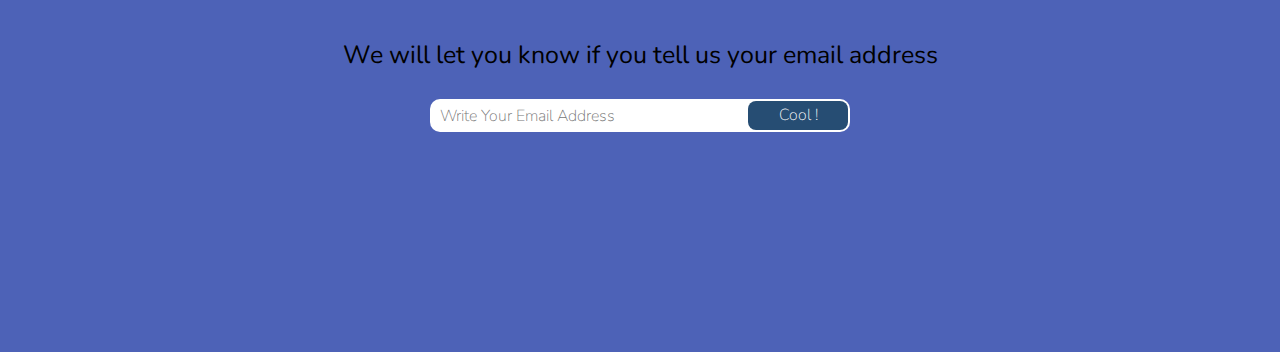
==== commit c985ffd4: "Add main.js" ====
--- a/product-page/index.html
+++ b/product-page/index.html
@@ -4,6 +4,8 @@
         <title>Introducing WW</title>
         <link href="https://fonts.googleapis.com/css?family=Nunito:300,400,400i,700,700i" rel="stylesheet">
         <link rel="stylesheet" type="text/css" href="css/main.css">
+        <script src="https://ajax.googleapis.com/ajax/libs/jquery/3.2.1/jquery.min.js"></script>
+        <script src="js/main.js"></script>
     </head>
     <body>
         <header>
@@ -14,13 +16,13 @@
             
                 <div id="copy">
                     <h1>Always Know Where Your Packages Are</h1>
-                    <h3>Put your online transaction info and Keep notified of your shipment's whereabouts</h3>
+                    <h3>Put your online transaction information and be notified of when your shipment arrives</h3>
                     <h2>Launching This Summer</h2>
-                    <h4>Email to you when it's ready</h4>
+                    <h4>We will email to you when it's ready</h4>
                     <form>
-                        <input type="email" placeholder="Your Email Address">
+                        <input type="text" name="email" placeholder="Your Email Address">
                         <!--<button>Done</button>-->
-                        <input type="submit" value="Done">
+                        <input type="submit" value="Send it">
                     </form>
                 </div>
             </div>
@@ -71,7 +73,7 @@
                     <h2>Try It Out</h2>
                     <h3>Put your UPS tracking code to see your progress bar</h3>
                     <form>
-                        <input type="text" placeholder="UPS Code">
+                        <input type="text" placeholder="UPS Code" name="upsCode">
                         <!--<button>Done</button>-->
                         <input type="submit" value="Try this">
                     </form>
@@ -87,12 +89,14 @@
         
         <footer>
             <h2>Are you getting interested in WW?</h2>
-            <h3>We will notify you when it launches</h3>
+            <h3>We will let you know if you tell us your email address</h3>
             <form>
-                <input type="email" placeholder="Your Email Address">
+                <input type="text" name="email" placeholder="Write Your Email Address">
                 <!--<button>Done</button>-->
-                <input type="submit" value="Done">
+                <input type="submit" value="Cool !">
             </form>
+            
+            
         </footer>
         
         <!--<img class="arc-border flip" src="image/arc-border-concave.svg" />-->
--- a/product-page/css/main.css
+++ b/product-page/css/main.css
@@ -42,32 +42,34 @@
 
 form {
     position: relative;
-    width: 411px;
-    height: 32px;
+    width: 441px;
+    height: 33px;
     display: flex;
     
     border-style: solid;
     border-width: 2px;
-    border-color: #949494;
+    border-color: #a6a6a6;
+    border-radius: 10px;
+    background-color: white;
 }
 
 form input[type="text"] {
     /*width: 340px;*/
-    width: calc(100% - 71px);
+    width: calc(100% - 85px);
     height: auto;
-    background-color: white;
+    background-color: transparent;
     cursor: auto;
-    padding: 3px 3px 3px 8px;
+    padding: 4px 4px 4px 8px;
     border-width: 0;
 }
 
 form input[type="email"] {
     /*width: 340px;*/
-    width: calc(100% - 71px);
+    width: calc(100% - 85px);
     height: auto;
-    background-color: white;
+    background-color: transparent;
     cursor: auto;
-    padding: 3px 3px 3px 8px;
+    padding: 4px 4px 4px 10px;
     border-width: 0;
 }
 
@@ -75,12 +77,13 @@
     position: absolute;
     top: 0px;
     right: 0px;
-    width: 71px;
+    width: 85px;
     height: 100%;
     color: #FFFFFF;
     background-color: #405C7C;
     padding: 2px 6px 3px;
-    border-width: 0;
+    border-width: 0px;
+    border-radius: 8px;
 }
 
 .arc-border {
@@ -120,6 +123,8 @@
     width: 768px;
     height: 382px;
     
+    text-align: left;
+    
     padding-left: 40px;
     
     margin-right: auto;
@@ -133,9 +138,9 @@
 
 header #copy {
     width: 452px;
-    height: 276px;
-    
-    margin-top: 82px;
+    /*height: 276px;*/
+    
+    margin-top: 72px;
     float: right;
     text-align: left;
 }
@@ -147,8 +152,16 @@
 
 header #copy h2 {
     margin-top: 29px;
+    margin-bottom: 9px;
+    line-height: 39px;
+}
+
+header #copy h4 {
     margin-bottom: 7px;
-    line-height: 39px;
+}
+
+header form {
+    width: 448px;
 }
 
 /*******************************************/
@@ -254,11 +267,11 @@
 }
 
 main #try-it-out form {
-    width: 600px;
+    width: 460px;
     margin-right: auto;
     margin-left: auto;
     color: #122E5D;
-    border-color: #BCBCBC;
+    border-color: #fff;
 }
 
 main #try-it-out form input[type="text"] {
@@ -282,10 +295,11 @@
 
 footer {
     position: relative;
+    background-color: #4d62b7;
     /*padding-top: 110px;*/
     /*padding-bottom: 130px;*/
-    padding-top: 180px;
-    padding-bottom: 150px;
+    padding-top: 70px;
+    padding-bottom: 220px;
     /*height: 571px;*/
     text-align: center;
     white-space: nowrap;
@@ -293,8 +307,9 @@
 
 footer h2 {
     font-size: 36px;
-    font-weight: normal;
+    font-weight: bold;
     margin-bottom: 60px;
+    color: #fff;
 }
 
 footer h3 {
@@ -304,13 +319,32 @@
 }
 
 footer form {
-    width: 601px;
-    margin-right: auto;
-    margin-left: auto;
-}
+    width: 420px;
+    margin-right: auto;
+    margin-left: auto;
+    background-color: #fff;
+    border-color: transparent;
+    border-radius: 10px;
+}
+
 
 footer form input[type="email"] {
-    text-align: center;
+    width: calc(100% - 100px);
+
+}
+
+footer input[type="submit"] {
+    position: absolute;
+    top: 0px;
+    right: 0px;
+    width: 100px;
+    height: 100%;
+    color: #FFFFFF;
+    background-color: #264d73;
+    /*padding: 5px 6px 5px;*/
+    padding: 2px 6px 3px;
+    border-width: 0;
+    border-radius: 8px;
 }
 
 #last-div{
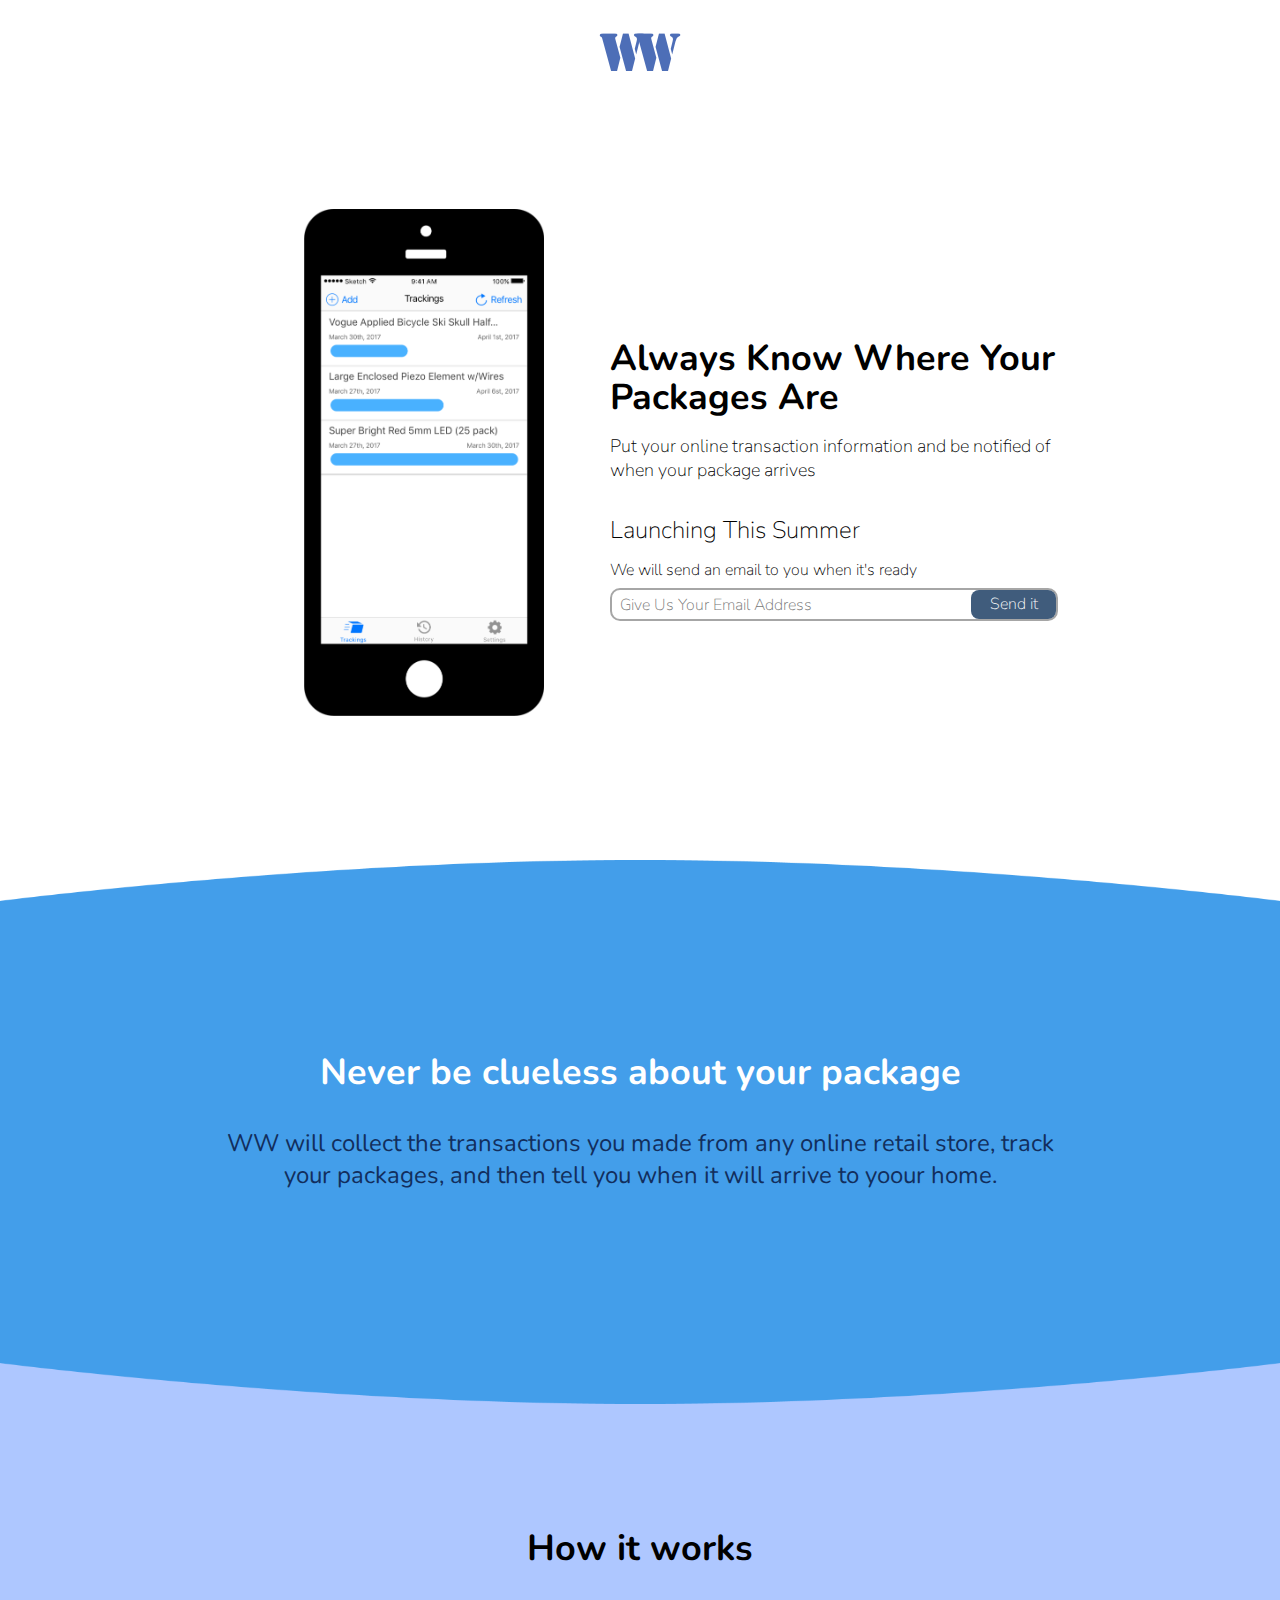
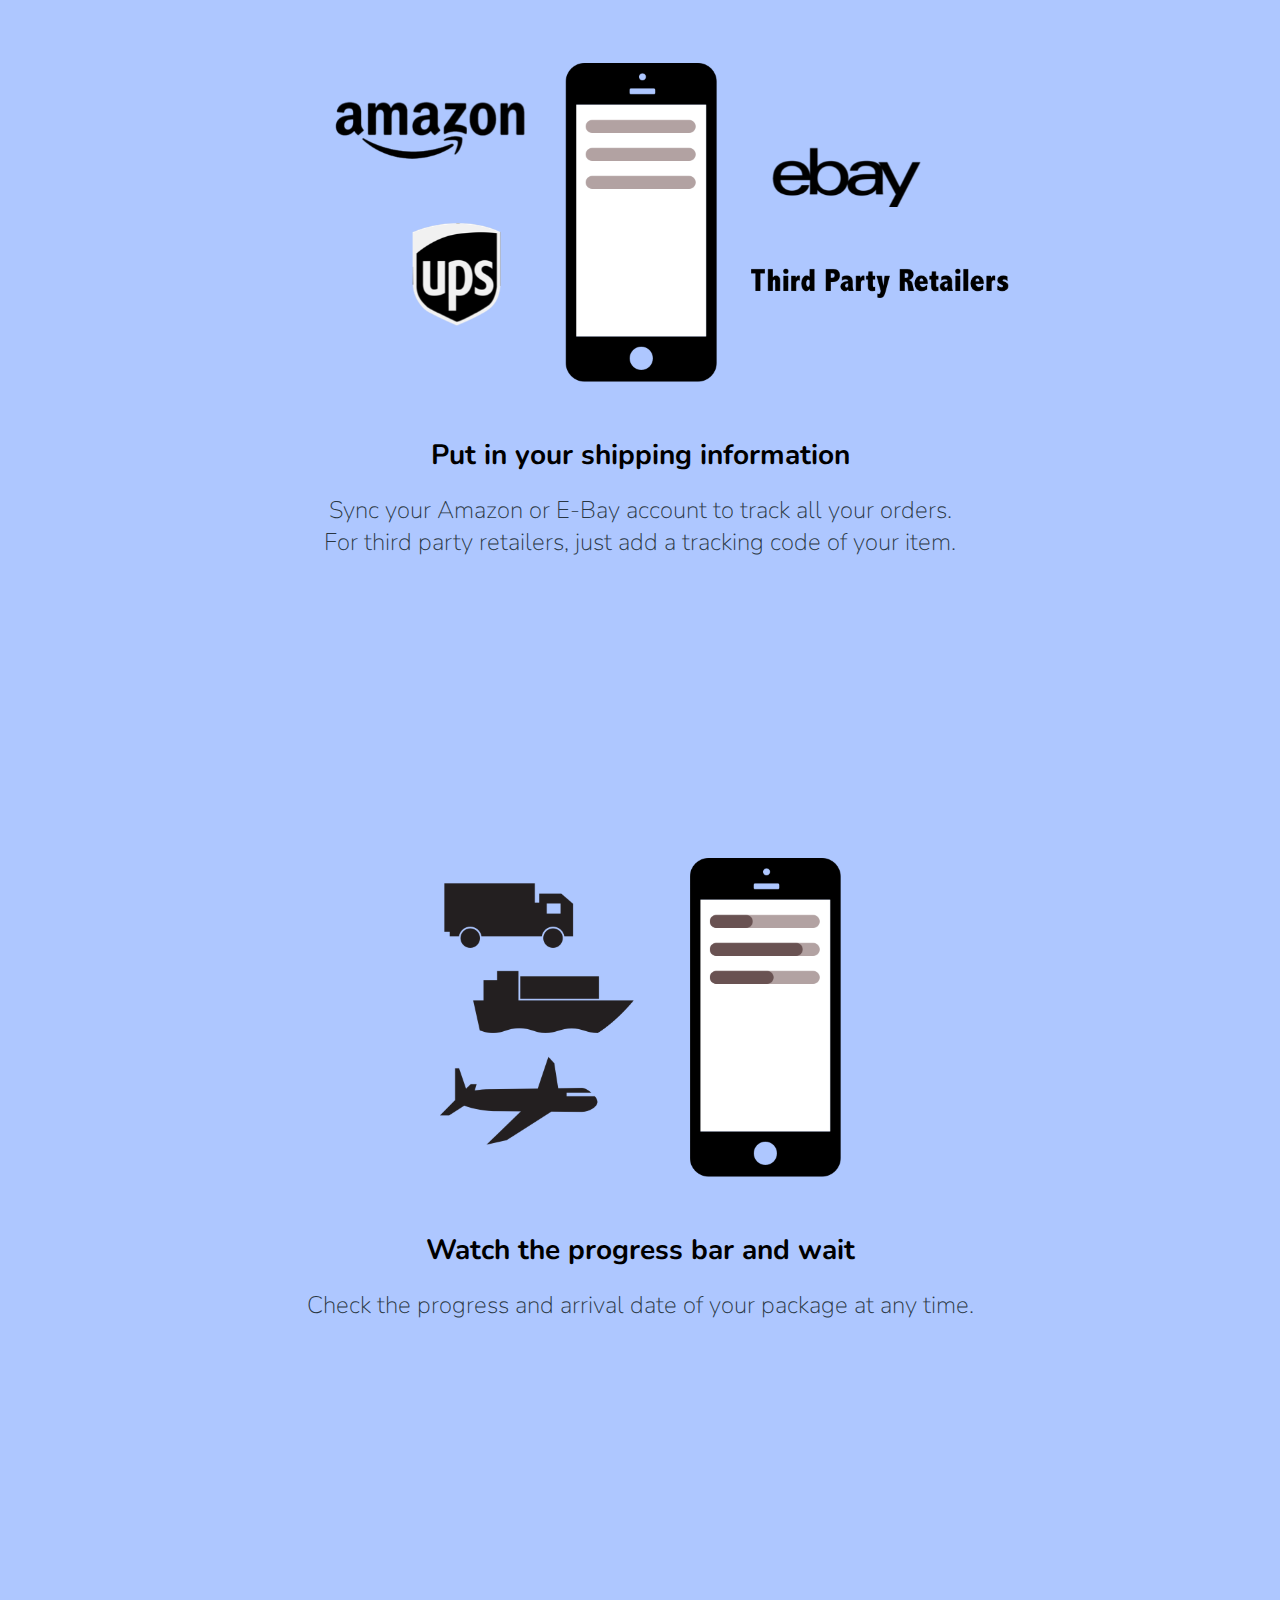
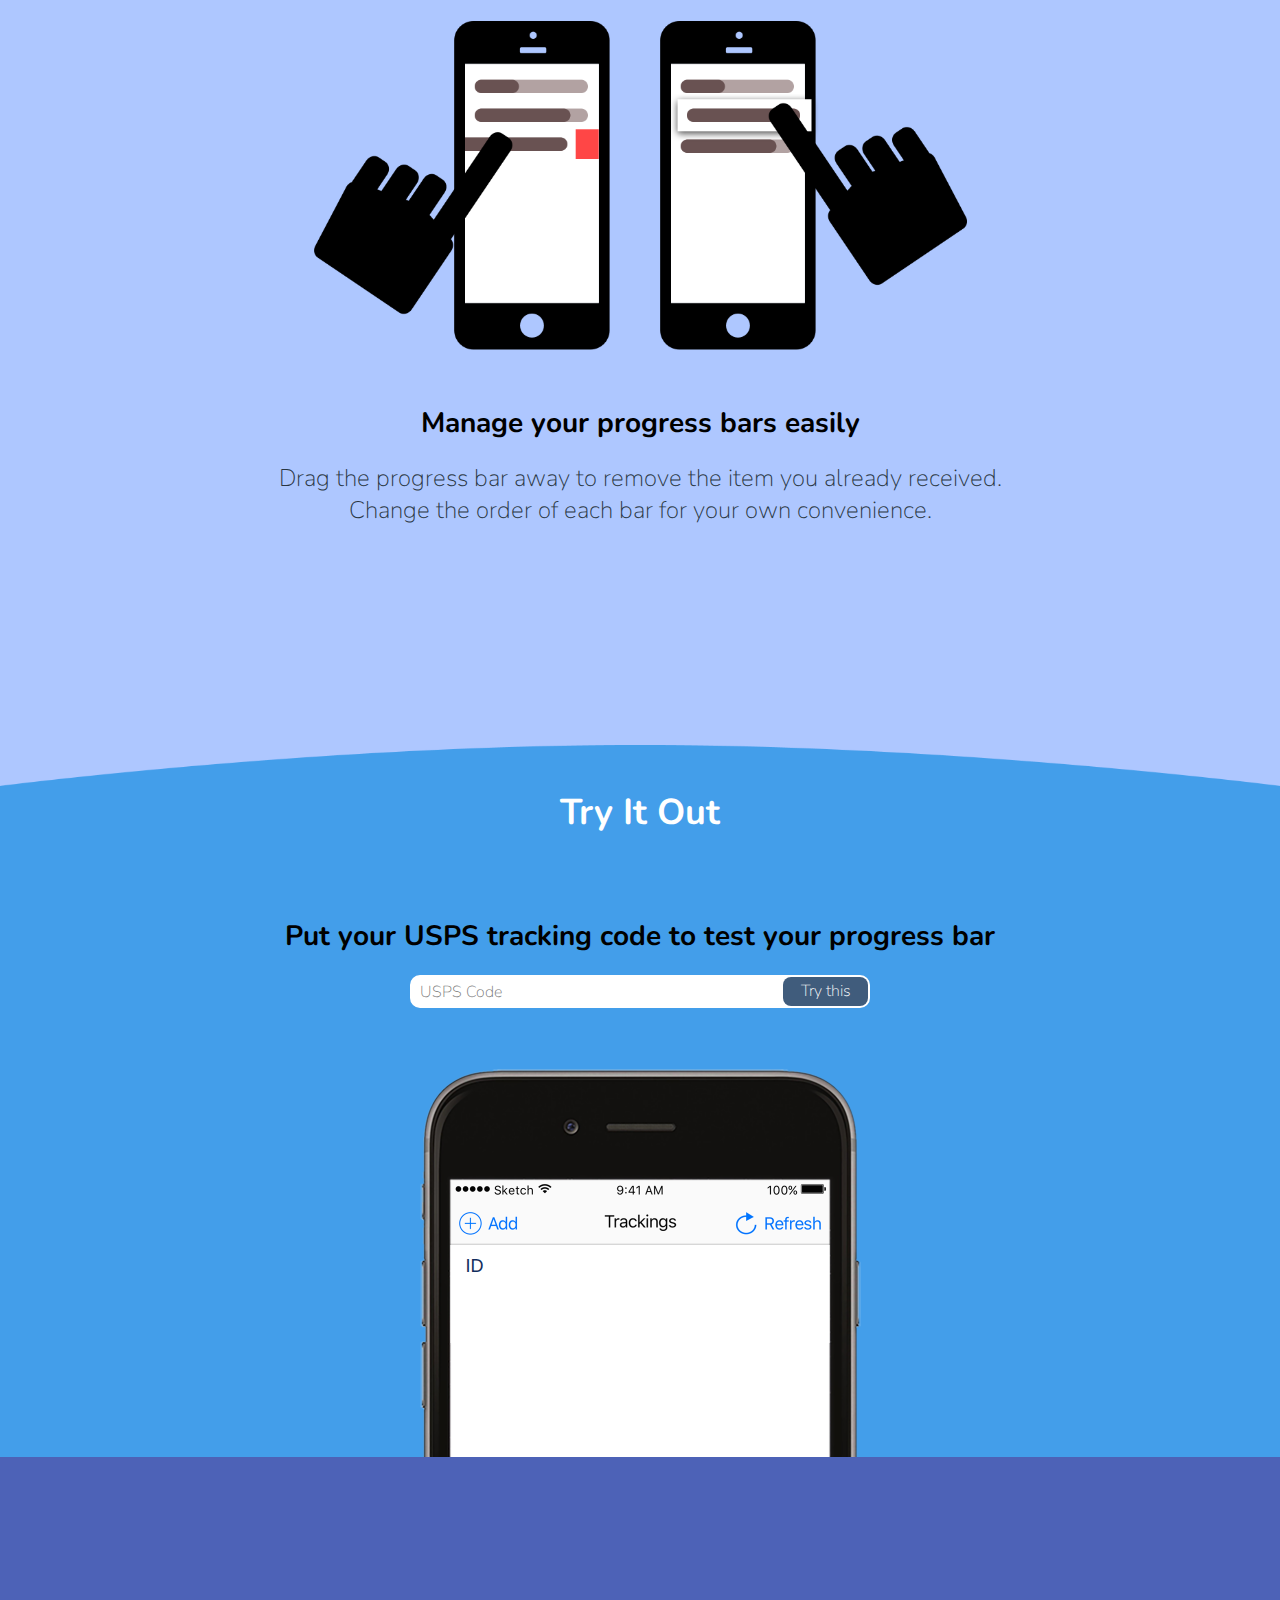
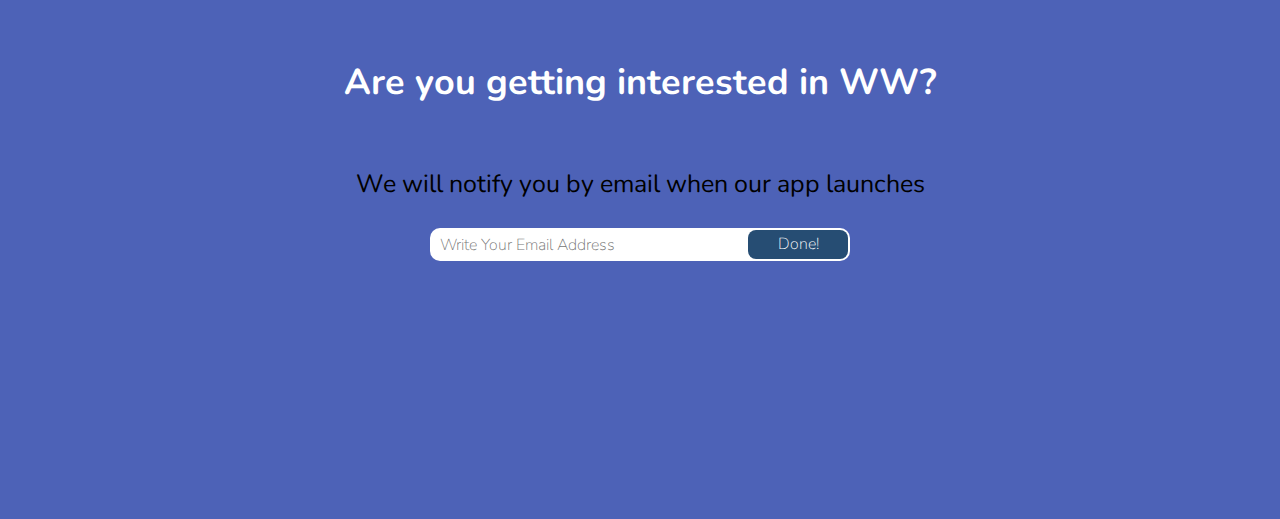
==== commit 0e7b7672: "USPS" ====
--- a/product-page/index.html
+++ b/product-page/index.html
@@ -3,6 +3,7 @@
     <head>
         <title>Introducing WW</title>
         <link href="https://fonts.googleapis.com/css?family=Nunito:300,400,400i,700,700i" rel="stylesheet">
+        <link href="https://fonts.googleapis.com/css?family=Roboto" rel="stylesheet">
         <link rel="stylesheet" type="text/css" href="css/main.css">
         <script src="https://ajax.googleapis.com/ajax/libs/jquery/3.2.1/jquery.min.js"></script>
         <script src="js/main.js"></script>
@@ -16,14 +17,17 @@
             
                 <div id="copy">
                     <h1>Always Know Where Your Packages Are</h1>
-                    <h3>Put your online transaction information and be notified of when your shipment arrives</h3>
+                    <h3>Put your online transaction information and be notified of when your package arrives</h3>
                     <h2>Launching This Summer</h2>
-                    <h4>We will email to you when it's ready</h4>
-                    <form>
-                        <input type="text" name="email" placeholder="Your Email Address">
+                    <h4>We will send an email to you when it's ready</h4>
+                    <form class="email-form" id="headerMailFrom">
+                        <input type="text" name="email" placeholder="Give Us Your Email Address">
                         <!--<button>Done</button>-->
                         <input type="submit" value="Send it">
                     </form>
+                    <div class="success-response">
+                        <p></p>
+                    </div>
                 </div>
             </div>
         </header>
@@ -31,8 +35,8 @@
         <main>
             <div class="arc-border"></div>
             <section id="synopsis">
-                <h2>Never be clueless about your shipment </h2>
-                <p>WW will collect your transaction from any online retail store, track your item, and show you where it is and when it will arrive.</p>
+                <h2>Never be clueless about your package </h2>
+                <p>WW will collect the transactions you made from any online retail store, track your packages, and then tell you when it will arrive to yoour home.</p>
             </section>
             <div class="arc-border flip"></div>
             
@@ -44,7 +48,7 @@
                     <h3>Put in your shipping information</h3>
                     <p>
                         Sync your Amazon or E-Bay account to track all your orders.</br>
-                        For third party retailers, add a tracking code of your item.
+                        For third party retailers, just add a tracking code of your item.
                     </p>
                 </div>
                 
@@ -52,7 +56,7 @@
                     <img src="image/sit-and-wait.png" alt="Just sit and watch your phones" />
                     <h3>Watch the progress bar and wait</h3>
                     <p>
-                        Check the location and the arrival date of your shipment at any time.</br>
+                        Check the progress and arrival date of your package at any time.</br>
                         <!--<strike>For third party retailers, just add a tracking code of your item.</strike>-->
                     </p>
                 </div>
@@ -61,25 +65,30 @@
                     <img src="image/managing.png" alt="Clean up your infos and history" />
                     <h3>Manage your progress bars easily</h3>
                     <p>
-                        Drag the bar away once you get your shipment.</br>
-                        Change the order of each bar for your own priority.
+                        Drag the progress bar away to remove the item you already received.</br>
+                        Change the order of each bar for your own convenience.
                     </p>
                 </div>
             </section>
             
             <div class="arc-border"></div>
             <section id="try-it-out">
-                <div id="ups-form">
+                <div id="usps-form">
                     <h2>Try It Out</h2>
-                    <h3>Put your UPS tracking code to see your progress bar</h3>
+                    <h3>Put your USPS tracking code to test your progress bar</h3>
+                    <!--<form method=”POST” name="uspsForm" ACTION=tracking.php>-->
                     <form>
-                        <input type="text" placeholder="UPS Code" name="upsCode">
+                        <input type="text" placeholder="USPS Code" name="uspsCode">
                         <!--<button>Done</button>-->
                         <input type="submit" value="Try this">
                     </form>
                 </div>
-                <div>
+                <div id="app-screen">
                     <img src="image/iphone-actual-app.png" alt="It tracks your shipment." />
+                    <div id="box-in-app">
+                        <p id="package-id">ID</p>
+                        <div id="progress-bar"></div>
+                    </div>
                 </div>
                 <div id="iphone-cover"></div>
                 <!--<img class="arc-border" src="image/arc-border-concave.svg" />-->
@@ -89,14 +98,15 @@
         
         <footer>
             <h2>Are you getting interested in WW?</h2>
-            <h3>We will let you know if you tell us your email address</h3>
-            <form>
+            <h3>We will notify you by email when our app launches</h3>
+            <form class="email-form" id="footerMailFrom">
                 <input type="text" name="email" placeholder="Write Your Email Address">
                 <!--<button>Done</button>-->
-                <input type="submit" value="Cool !">
+                <input type="submit" value="Done!">
             </form>
-            
-            
+            <div class="success-response">
+                <p></p>
+            </div>
         </footer>
         
         <!--<img class="arc-border flip" src="image/arc-border-concave.svg" />-->
--- a/product-page/css/main.css
+++ b/product-page/css/main.css
@@ -102,6 +102,10 @@
     transform: scaleY(-1);
 }
 
+.error-red {
+    color: #cc0000 !important;
+}
+
 /*******************************************/
 /*******************************************/
 
@@ -120,27 +124,28 @@
 }
 
 header #hero-content {
-    width: 768px;
-    height: 382px;
+    width: 790px;
+    /*height: 382px;*/
     
     text-align: left;
     
-    padding-left: 40px;
-    
-    margin-right: auto;
-    margin-left: auto;
+    padding-left: 32px;
+    
+    margin-right: auto;
+    margin-left: auto;
+    transform: translate(27px);
 }
 
 header #hero-content img {
-    width: 181px;
-    height: 382px;
+    width: 240px;
+    height: 507px;
 }
 
 header #copy {
     width: 452px;
     /*height: 276px;*/
     
-    margin-top: 72px;
+    margin-top: 130px;
     float: right;
     text-align: left;
 }
@@ -162,6 +167,20 @@
 
 header form {
     width: 448px;
+}
+
+header .success-response {
+    padding-left:6px;
+    padding-top:3px;
+    width: 100%;
+    height: 38px;
+}
+
+header .success-response p{
+    font-size: 14px;
+    font-weight: 400;
+    color: #151515;
+    /*display: none;*/
 }
 
 /*******************************************/
@@ -278,9 +297,49 @@
     /*width: 537px ;*/
 }
 
-main #try-it-out #ups-form {
+main #try-it-out #usps-form {
     margin-bottom: 60px;
 }
+
+main #try-it-out #app-screen {
+    position: relative;
+}
+
+main #try-it-out #app-screen img{
+    width: 446px;
+    height: 390px;
+}
+
+main #try-it-out #box-in-app {
+    position: absolute;
+    width: 379px;
+    height: 98px;
+    background-color: #fff;
+    left: calc(50%);
+    top: 177px;
+    transform: translate(-50%, 0%);
+}
+
+main #try-it-out #box-in-app #progressbar{
+    position: absolute;
+    width: 379px;
+    height: 98px;
+    background-color: #fff;
+    left: calc(50%);
+    top: 177px;
+    transform: translate(-50%, 0%);
+}
+
+main #try-it-out #box-in-app p{
+    text-align: left;
+    line-height: 17px;
+    margin: 13px 0px 0px 15px;
+    
+    font-size: 18px;
+    font-weight: 300;
+    font-family: 'Arial', sans-serif;
+}
+
 
 main #try-it-out #iphone-cover {
     position: relative;
@@ -316,6 +375,24 @@
     font-size: 25px;
     font-weight: normal;
     margin-bottom: 27px;
+}
+
+footer .success-response {
+    width: 420px;
+    height: 38px;
+    
+    /*display: none;*/
+    margin: auto;
+    padding-left: 6px;
+    padding-top: 3px;
+}
+
+footer .success-response p{
+    color: #EDEDED;
+    font-size: 14px;
+    font-weight: 400;
+    text-align: left;
+    /*display: none;*/
 }
 
 footer form {
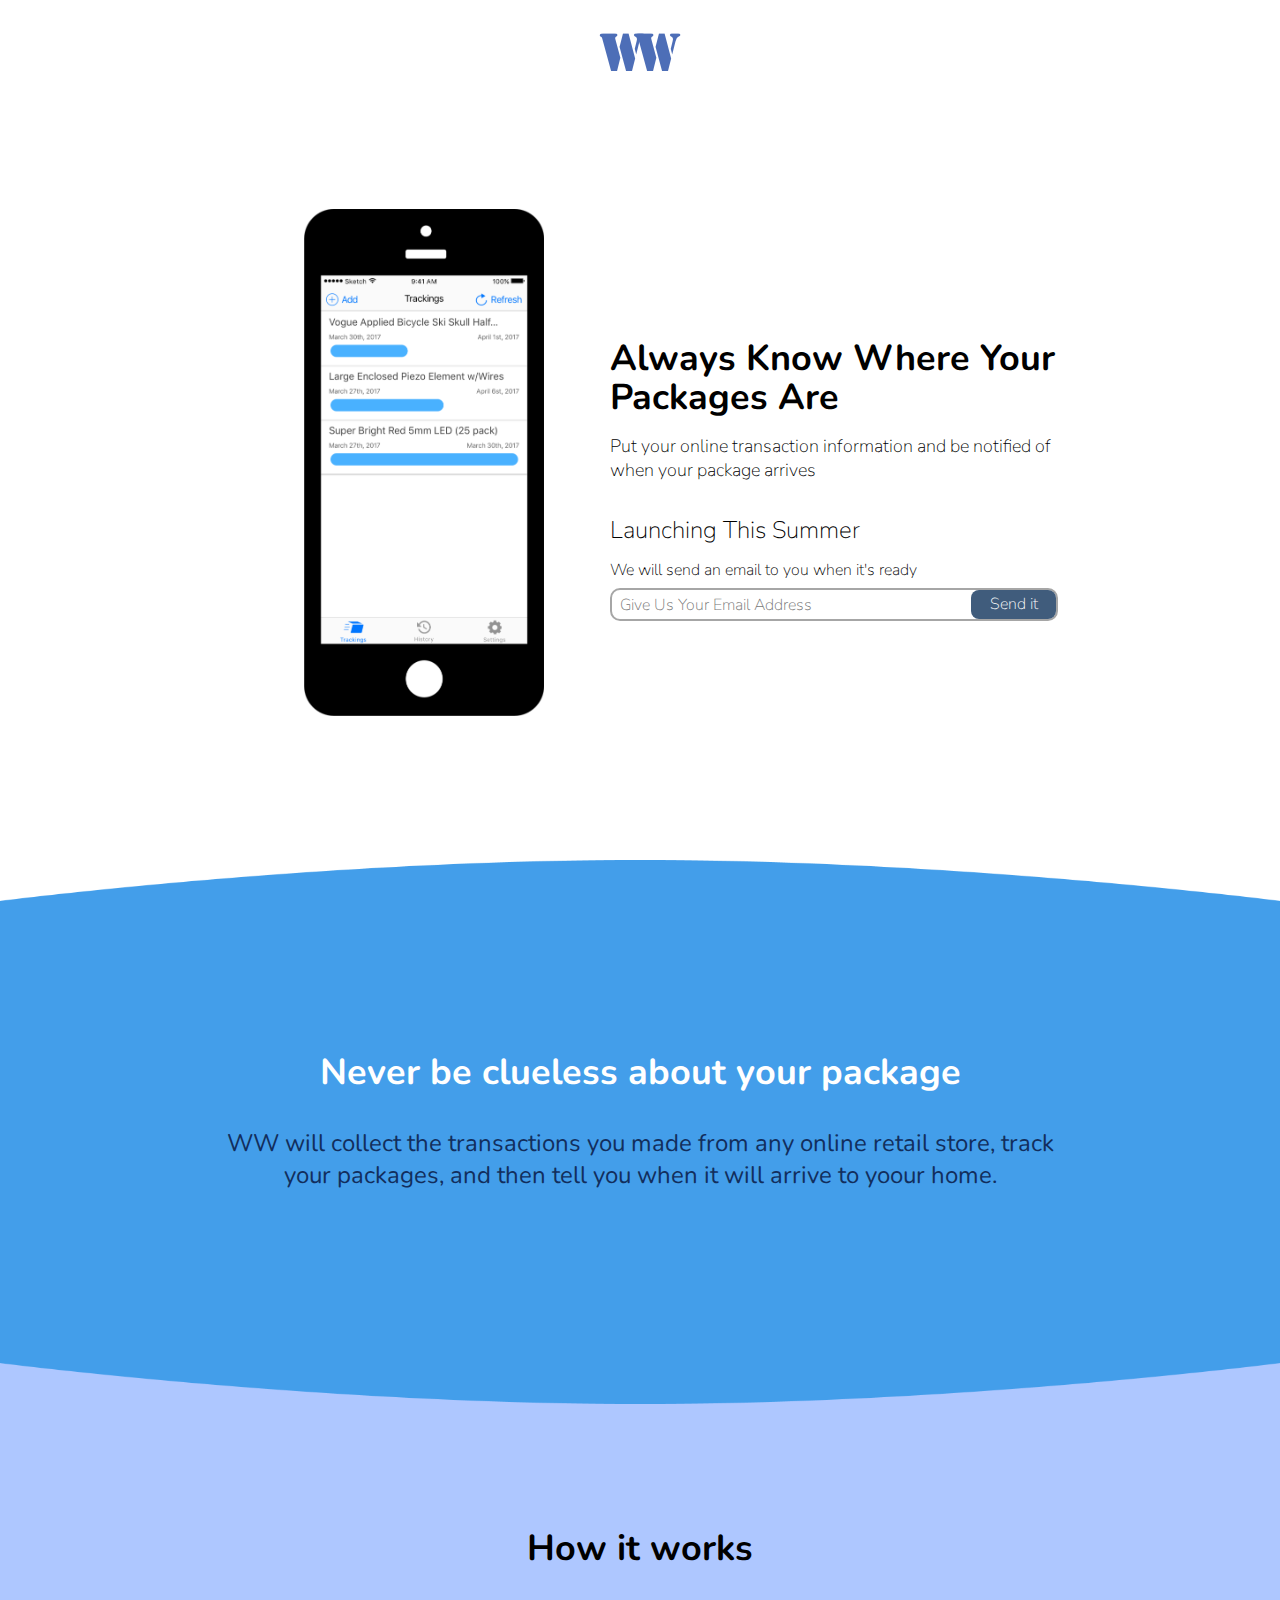
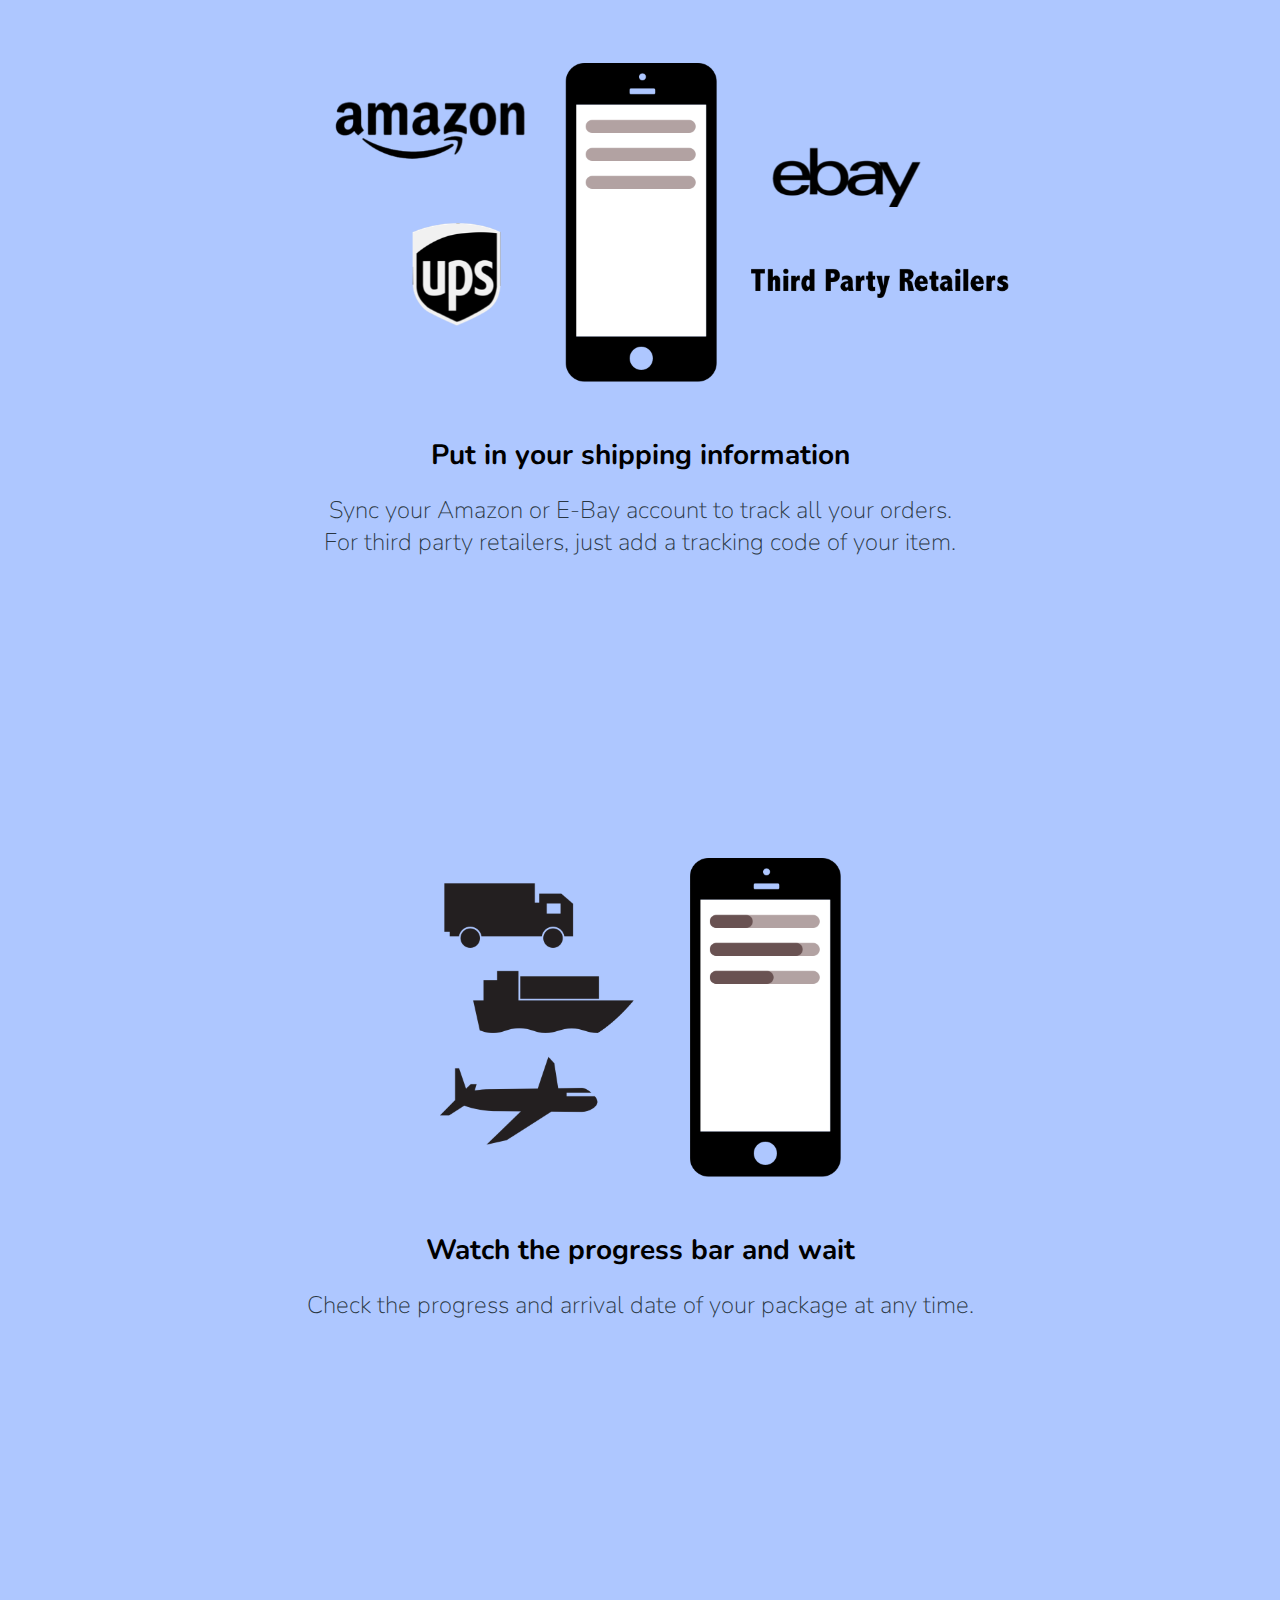
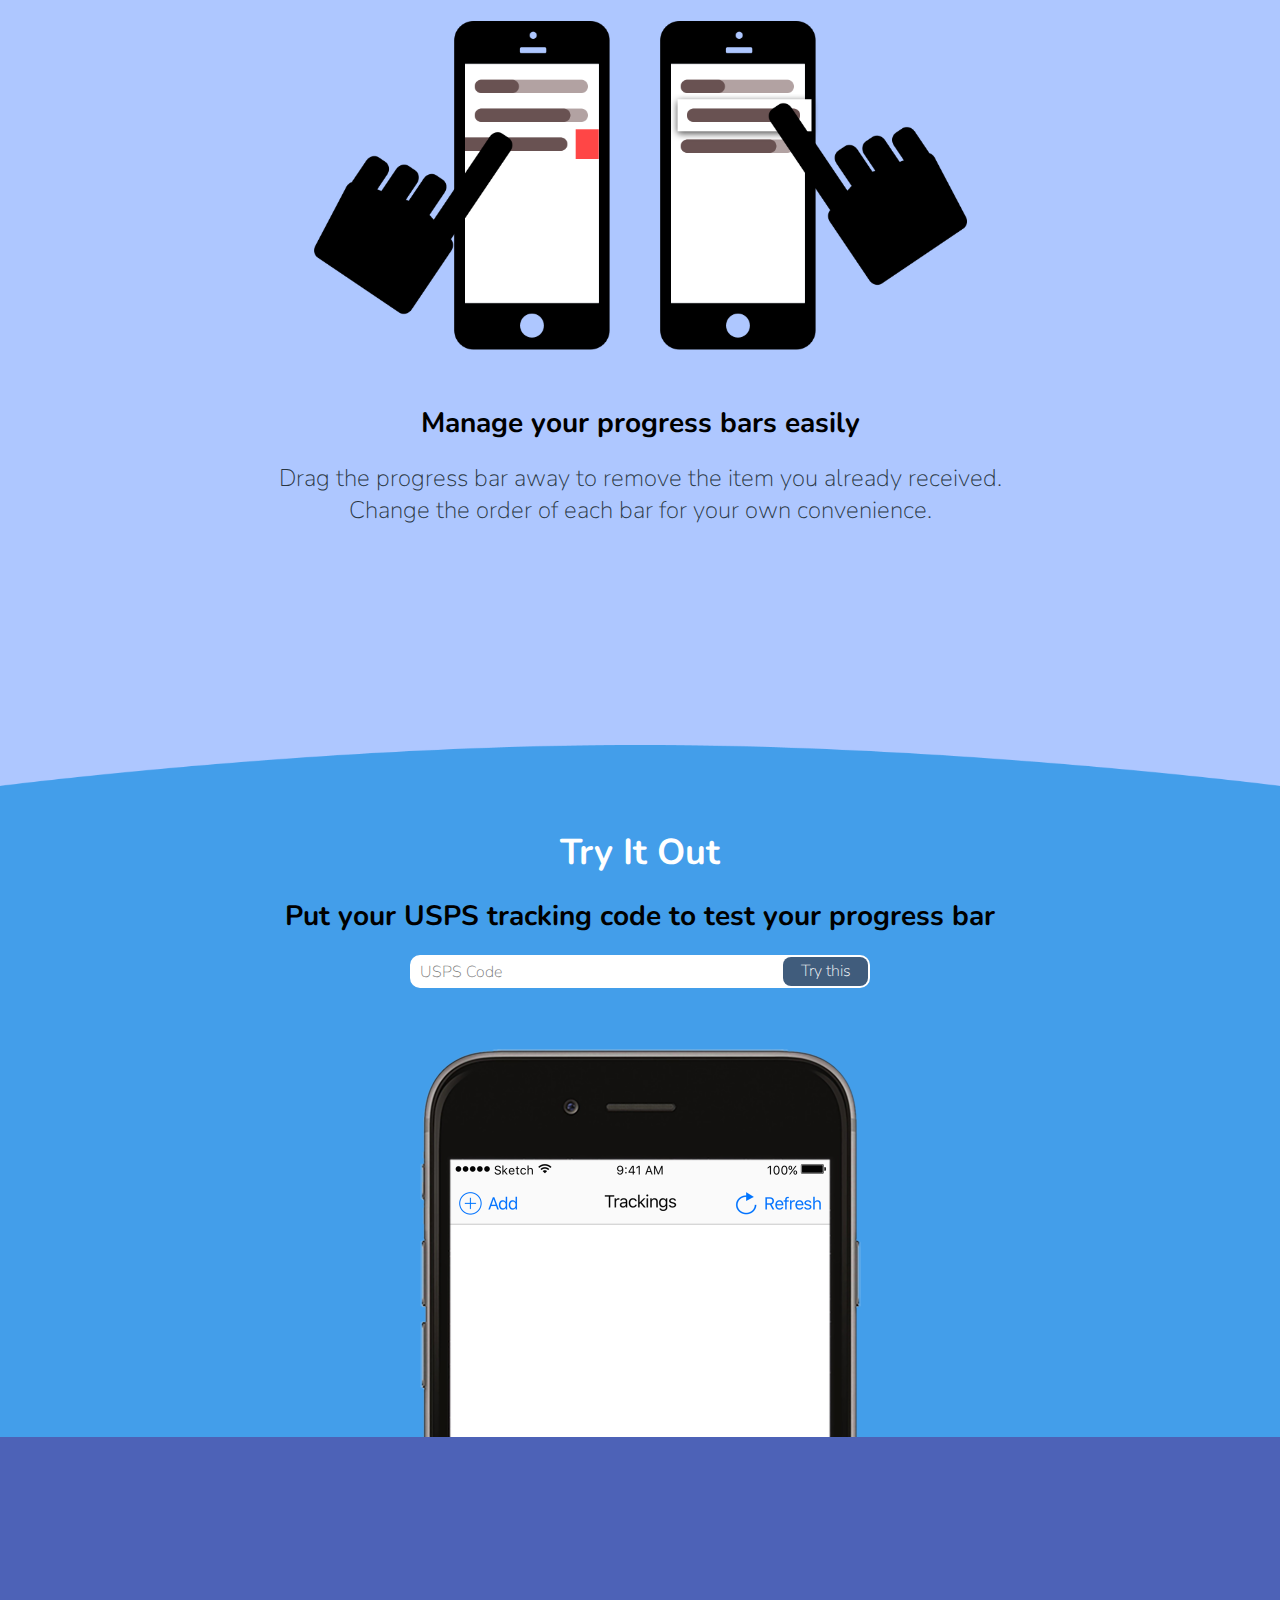
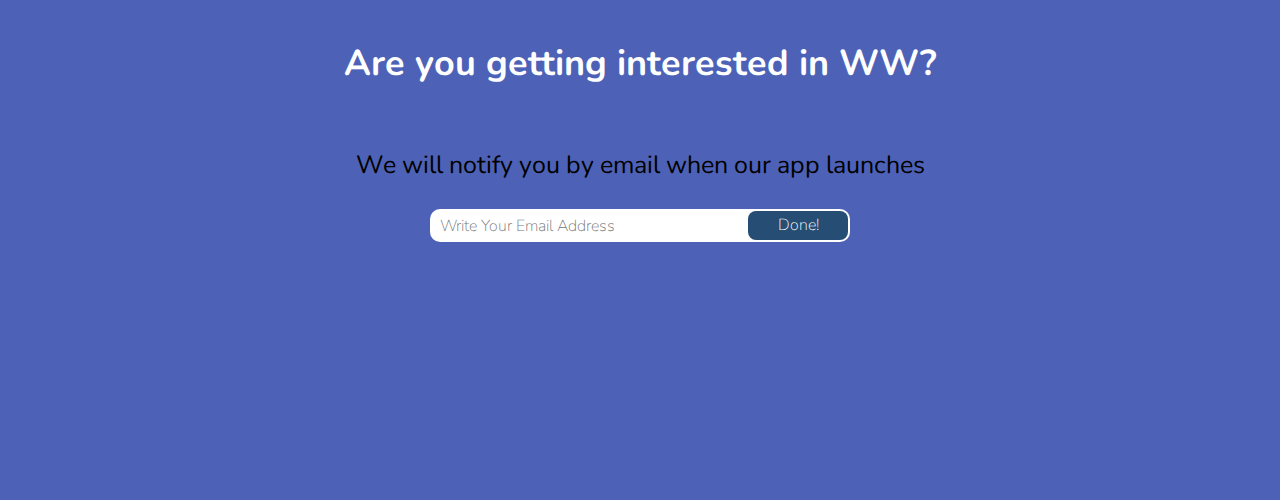
==== commit 09ef8fbe: "Test php" ====
--- a/product-page/index.html
+++ b/product-page/index.html
@@ -87,6 +87,10 @@
                     <img src="image/iphone-actual-app.png" alt="It tracks your shipment." />
                     <div id="box-in-app">
                         <p id="package-id">ID</p>
+                        <div id="date">
+                            <p id="package-start">Start Date</p>
+                            <p id="package-end">End Date</p>
+                        </div>
                         <div id="progress-bar"></div>
                     </div>
                 </div>
--- a/product-page/css/main.css
+++ b/product-page/css/main.css
@@ -267,13 +267,12 @@
 
 main #try-it-out {
     margin-top: 0px;
-    height: 800px;
     background-color: #439EEA;
     text-align: center;
 }
 
 main #try-it-out h2 {
-    margin-bottom: 80px;
+    margin-bottom: 20px;
     color: #FFFFFF;
 }
 
@@ -298,6 +297,7 @@
 }
 
 main #try-it-out #usps-form {
+    padding-top:40px;
     margin-bottom: 60px;
 }
 
@@ -311,35 +311,59 @@
 }
 
 main #try-it-out #box-in-app {
+    display: none;
     position: absolute;
-    width: 379px;
+    width: 378px;
     height: 98px;
     background-color: #fff;
     left: calc(50%);
     top: 177px;
     transform: translate(-50%, 0%);
-}
-
-main #try-it-out #box-in-app #progressbar{
+    border-bottom: 1px solid #c3c3c3;
+    /*box-shadow: 0px 2px 1px 1px #b3b3b3;*/
+}
+
+main #try-it-out #box-in-app #progress-bar{
     position: absolute;
-    width: 379px;
-    height: 98px;
-    background-color: #fff;
-    left: calc(50%);
-    top: 177px;
-    transform: translate(-50%, 0%);
+    top: 60px;
+    left: 15px;
+    width: 80px;
+    height: 22px;
+    background-color: #49b1ff;
+    border-radius: 11px;
 }
 
 main #try-it-out #box-in-app p{
     text-align: left;
     line-height: 17px;
-    margin: 13px 0px 0px 15px;
-    
-    font-size: 18px;
+    margin: 10px 0px 0px 15px;
+    
+    font-size: 20px;
     font-weight: 300;
     font-family: 'Arial', sans-serif;
 }
 
+main #try-it-out #box-in-app #date{
+    margin: 10px 15px 0px 15px;
+}
+
+main #try-it-out #box-in-app #date p{
+    line-height: 17px;
+    margin: 0;
+    
+    font-size: 14px;
+    font-weight: 300;
+    font-family: 'Arial', sans-serif;
+    color: #707070;
+}
+
+main #try-it-out #box-in-app #date #package-start{
+    float: left;
+}
+
+main #try-it-out #box-in-app #date #package-end{
+    float: right;
+}
 
 main #try-it-out #iphone-cover {
     position: relative;
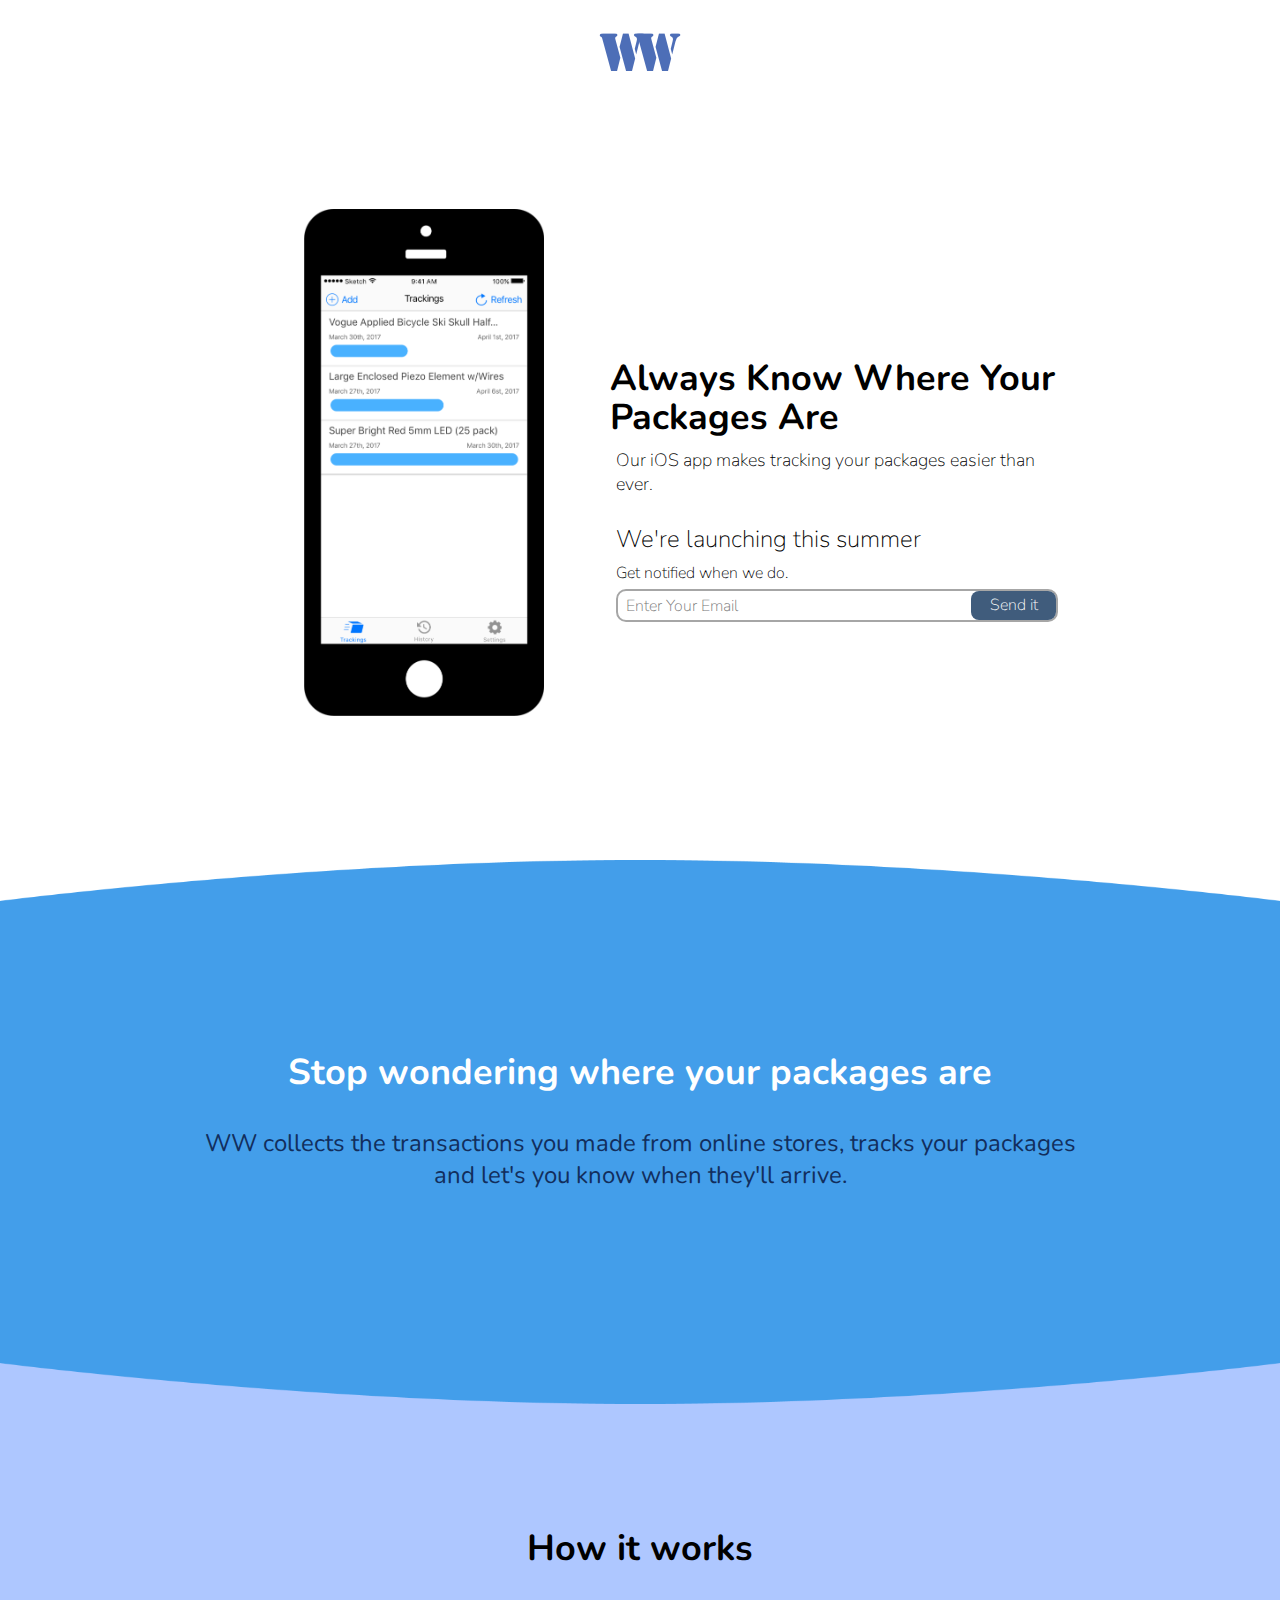
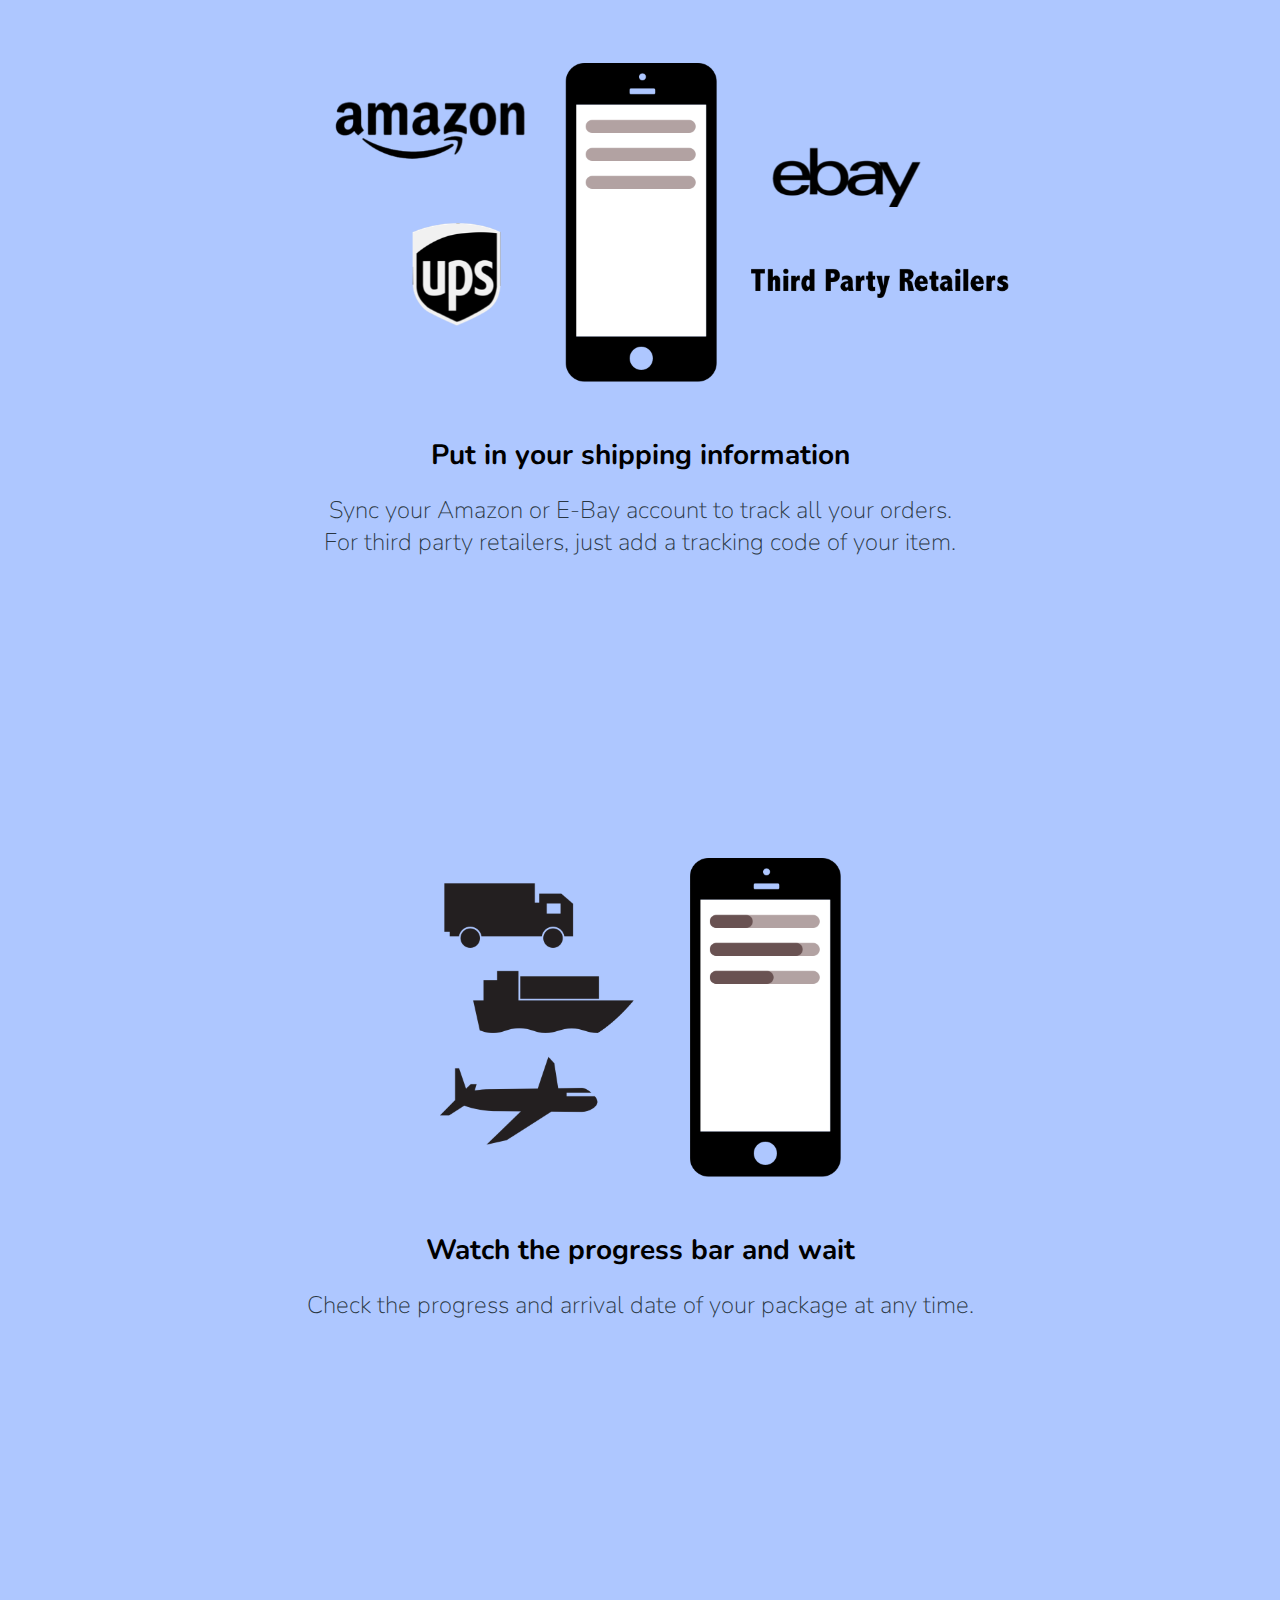
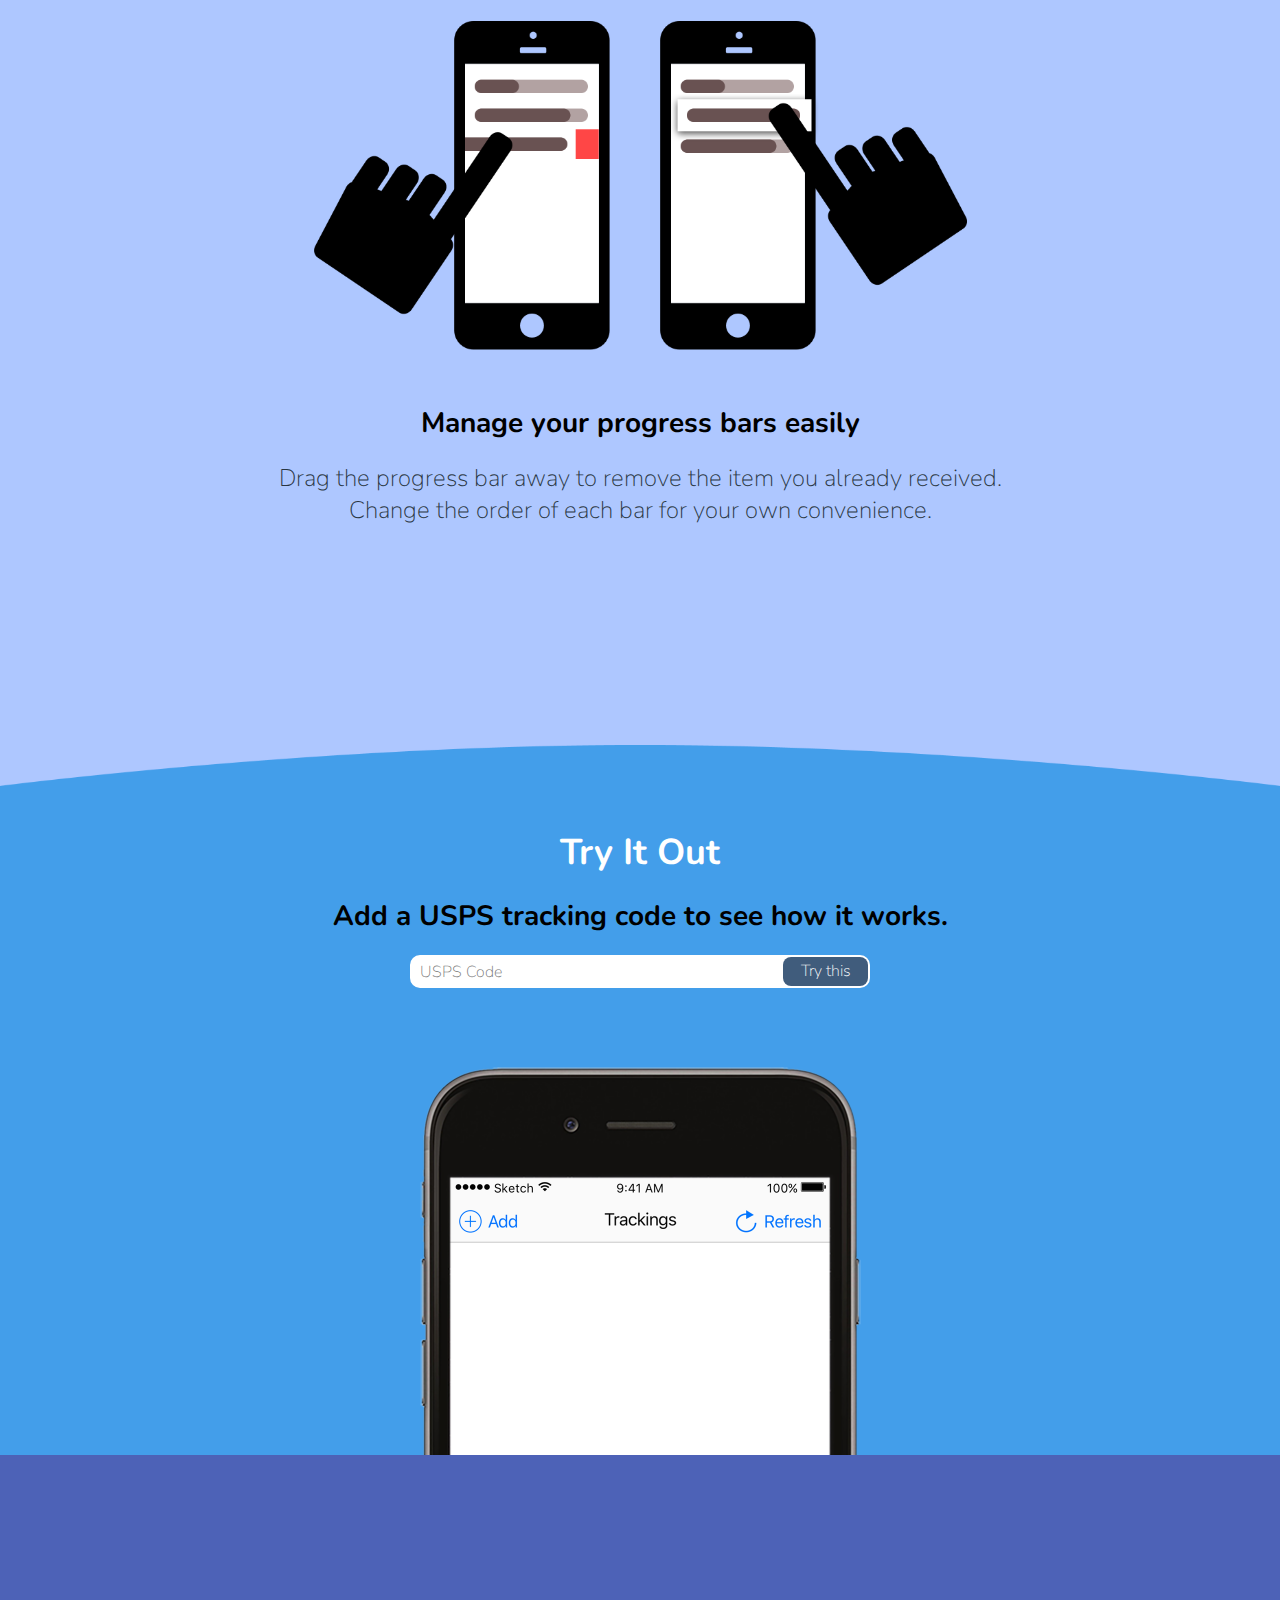
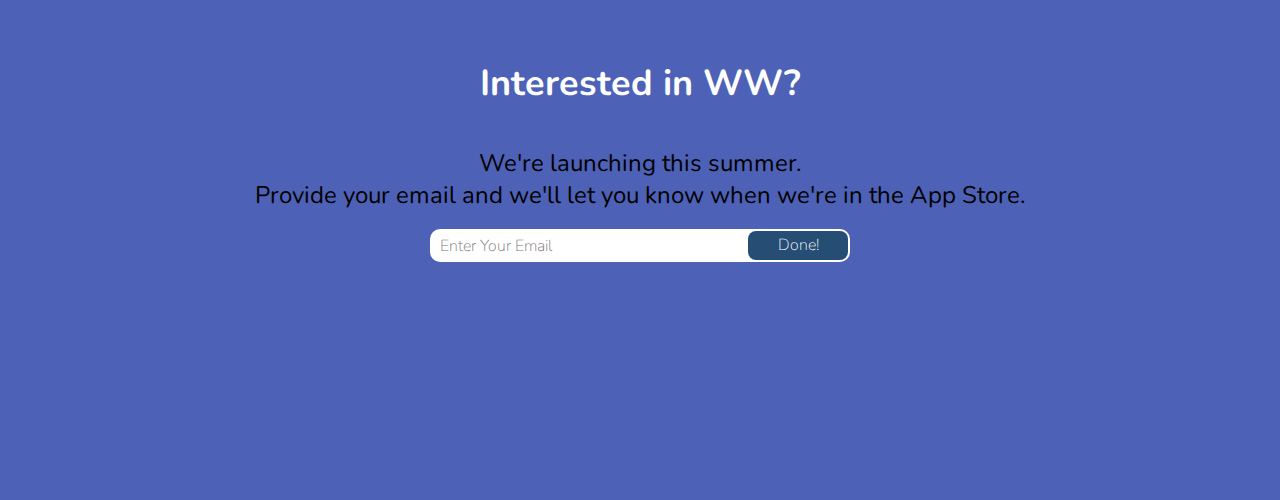
==== commit 3baa3408: "Php" ====
--- a/product-page/index.html
+++ b/product-page/index.html
@@ -17,12 +17,11 @@
             
                 <div id="copy">
                     <h1>Always Know Where Your Packages Are</h1>
-                    <h3>Put your online transaction information and be notified of when your package arrives</h3>
-                    <h2>Launching This Summer</h2>
-                    <h4>We will send an email to you when it's ready</h4>
+                    <h3>Our iOS app makes tracking your packages easier than ever.</h3>
+                    <h2>We're launching this summer</h2>
+                    <h4>Get notified when we do.</h4>
                     <form class="email-form" id="headerMailFrom">
-                        <input type="text" name="email" placeholder="Give Us Your Email Address">
-                        <!--<button>Done</button>-->
+                        <input type="text" name="email" placeholder="Enter Your Email">
                         <input type="submit" value="Send it">
                     </form>
                     <div class="success-response">
@@ -35,8 +34,8 @@
         <main>
             <div class="arc-border"></div>
             <section id="synopsis">
-                <h2>Never be clueless about your package </h2>
-                <p>WW will collect the transactions you made from any online retail store, track your packages, and then tell you when it will arrive to yoour home.</p>
+                <h2>Stop wondering where your packages are</h2>
+                <p>WW collects the transactions you made from online stores, tracks your packages and let's you know when they'll arrive.</p>
             </section>
             <div class="arc-border flip"></div>
             
@@ -57,7 +56,6 @@
                     <h3>Watch the progress bar and wait</h3>
                     <p>
                         Check the progress and arrival date of your package at any time.</br>
-                        <!--<strike>For third party retailers, just add a tracking code of your item.</strike>-->
                     </p>
                 </div>
                 
@@ -75,13 +73,14 @@
             <section id="try-it-out">
                 <div id="usps-form">
                     <h2>Try It Out</h2>
-                    <h3>Put your USPS tracking code to test your progress bar</h3>
-                    <!--<form method=”POST” name="uspsForm" ACTION=tracking.php>-->
+                    <h3>Add a USPS tracking code to see how it works.</h3>
                     <form>
                         <input type="text" placeholder="USPS Code" name="uspsCode">
-                        <!--<button>Done</button>-->
                         <input type="submit" value="Try this">
                     </form>
+                    <div class="success-response">
+                        <p></p>
+                    </div>
                 </div>
                 <div id="app-screen">
                     <img src="image/iphone-actual-app.png" alt="It tracks your shipment." />
@@ -95,25 +94,20 @@
                     </div>
                 </div>
                 <div id="iphone-cover"></div>
-                <!--<img class="arc-border" src="image/arc-border-concave.svg" />-->
             </section>
         </main>
         
         
         <footer>
-            <h2>Are you getting interested in WW?</h2>
-            <h3>We will notify you by email when our app launches</h3>
+            <h2>Interested in WW?</h2>
+            <h3>We're launching this summer.<br />Provide your email and we'll let you know when we're in the App Store.</h3>
             <form class="email-form" id="footerMailFrom">
-                <input type="text" name="email" placeholder="Write Your Email Address">
-                <!--<button>Done</button>-->
+                <input type="text" name="email" placeholder="Enter Your Email">
                 <input type="submit" value="Done!">
             </form>
             <div class="success-response">
                 <p></p>
             </div>
         </footer>
-        
-        <!--<img class="arc-border flip" src="image/arc-border-concave.svg" />-->
-        <!--<div id="last-div"></div>-->
     </body>
 </html>--- a/product-page/css/main.css
+++ b/product-page/css/main.css
@@ -5,11 +5,6 @@
     margin: 0;
 }
 
-body {
-    /*min-width: 884px;*/
-}
-
-/* Text Font */
 h1, h2, h3, h4, p, input {
     font-family: 'Nunito', sans-serif;
     font-weight: lighter;
@@ -41,11 +36,9 @@
 }
 
 form {
+    display: flex;
     position: relative;
-    width: 441px;
     height: 33px;
-    display: flex;
-    
     border-style: solid;
     border-width: 2px;
     border-color: #a6a6a6;
@@ -54,7 +47,6 @@
 }
 
 form input[type="text"] {
-    /*width: 340px;*/
     width: calc(100% - 85px);
     height: auto;
     background-color: transparent;
@@ -64,7 +56,6 @@
 }
 
 form input[type="email"] {
-    /*width: 340px;*/
     width: calc(100% - 85px);
     height: auto;
     background-color: transparent;
@@ -110,7 +101,6 @@
 /*******************************************/
 
 header {
-    /*height: 673px;*/
     padding-top: 33px;
     padding-bottom: 140px;
     text-align: center;
@@ -125,12 +115,8 @@
 
 header #hero-content {
     width: 790px;
-    /*height: 382px;*/
-    
     text-align: left;
-    
     padding-left: 32px;
-    
     margin-right: auto;
     margin-left: auto;
     transform: translate(27px);
@@ -143,30 +129,36 @@
 
 header #copy {
     width: 452px;
-    /*height: 276px;*/
-    
-    margin-top: 130px;
+    margin-top: 150px;
     float: right;
     text-align: left;
 }
 
 header #copy h1 {
-    margin-bottom: 17px;
+    margin-bottom: 11px;
     font-weight: bold;
 }
 
 header #copy h2 {
-    margin-top: 29px;
-    margin-bottom: 9px;
+    margin-left: 6px;
+    margin-top: 24px;
+    margin-bottom: 3px;
     line-height: 39px;
 }
 
+header #copy h3 {
+    margin-left: 6px;
+}
+
+
 header #copy h4 {
-    margin-bottom: 7px;
+    margin-left: 6px;
+    margin-bottom: 5px;
 }
 
 header form {
-    width: 448px;
+    width: 442px;
+    margin-left: 6px;
 }
 
 header .success-response {
@@ -180,14 +172,12 @@
     font-size: 14px;
     font-weight: 400;
     color: #151515;
-    /*display: none;*/
 }
 
 /*******************************************/
 /*******************************************/
 
 main {
-    /*height: 3764px;*/
     text-overflow: clip;
 }
 
@@ -204,8 +194,6 @@
 
 main #synopsis {
     padding-top: 145px;
-    /*margin-top: -5px;*/
-    /*margin-bottom: -1px;*/
     height: 458px;
     text-align: center;
     background-color: #439EEA;
@@ -230,7 +218,6 @@
     padding-top: 180px;
     padding-bottom: 80px;
     margin-bottom: -101px;
-    /*height: 2545px;*/
     background-color: #AEC7FF;
     z-index: -1;
     text-align: center;
@@ -292,13 +279,24 @@
     border-color: #fff;
 }
 
-main #try-it-out form input[type="text"] {
-    /*width: 537px ;*/
+main #try-it-out #usps-form .success-response {
+    width: 460px;
+    height: 38px;
+    padding-left: 6px;
+    padding-top: 3px;
+    margin-left: auto;
+    margin-right: auto;
+}
+
+main #try-it-out #usps-form .success-response p {
+    font-size: 14px;
+    font-weight: 400;
+    text-align: left;
 }
 
 main #try-it-out #usps-form {
     padding-top:40px;
-    margin-bottom: 60px;
+    margin-bottom: 40px;
 }
 
 main #try-it-out #app-screen {
@@ -320,14 +318,13 @@
     top: 177px;
     transform: translate(-50%, 0%);
     border-bottom: 1px solid #c3c3c3;
-    /*box-shadow: 0px 2px 1px 1px #b3b3b3;*/
 }
 
 main #try-it-out #box-in-app #progress-bar{
     position: absolute;
     top: 60px;
     left: 15px;
-    width: 80px;
+    width: 22px;
     height: 22px;
     background-color: #49b1ff;
     border-radius: 11px;
@@ -336,21 +333,19 @@
 main #try-it-out #box-in-app p{
     text-align: left;
     line-height: 17px;
-    margin: 10px 0px 0px 15px;
-    
+    margin: 13px 0px 0px 15px;
     font-size: 20px;
     font-weight: 300;
     font-family: 'Arial', sans-serif;
 }
 
 main #try-it-out #box-in-app #date{
-    margin: 10px 15px 0px 15px;
+    margin: 8px 15px 0px 15px;
 }
 
 main #try-it-out #box-in-app #date p{
     line-height: 17px;
     margin: 0;
-    
     font-size: 14px;
     font-weight: 300;
     font-family: 'Arial', sans-serif;
@@ -379,11 +374,8 @@
 footer {
     position: relative;
     background-color: #4d62b7;
-    /*padding-top: 110px;*/
-    /*padding-bottom: 130px;*/
-    padding-top: 70px;
-    padding-bottom: 220px;
-    /*height: 571px;*/
+    padding-top: 72px;
+    padding-bottom: 200px;
     text-align: center;
     white-space: nowrap;
 }
@@ -391,24 +383,26 @@
 footer h2 {
     font-size: 36px;
     font-weight: bold;
-    margin-bottom: 60px;
+    margin-bottom: 39px;
     color: #fff;
 }
 
 footer h3 {
-    font-size: 25px;
+    font-size: 24px;
     font-weight: normal;
-    margin-bottom: 27px;
+    margin-bottom: 18px;
 }
 
 footer .success-response {
     width: 420px;
     height: 38px;
-    
-    /*display: none;*/
     margin: auto;
     padding-left: 6px;
     padding-top: 3px;
+}
+
+footer .success-response .error-red {
+    color: #fbb !important;
 }
 
 footer .success-response p{
@@ -416,7 +410,6 @@
     font-size: 14px;
     font-weight: 400;
     text-align: left;
-    /*display: none;*/
 }
 
 footer form {
@@ -442,7 +435,6 @@
     height: 100%;
     color: #FFFFFF;
     background-color: #264d73;
-    /*padding: 5px 6px 5px;*/
     padding: 2px 6px 3px;
     border-width: 0;
     border-radius: 8px;
